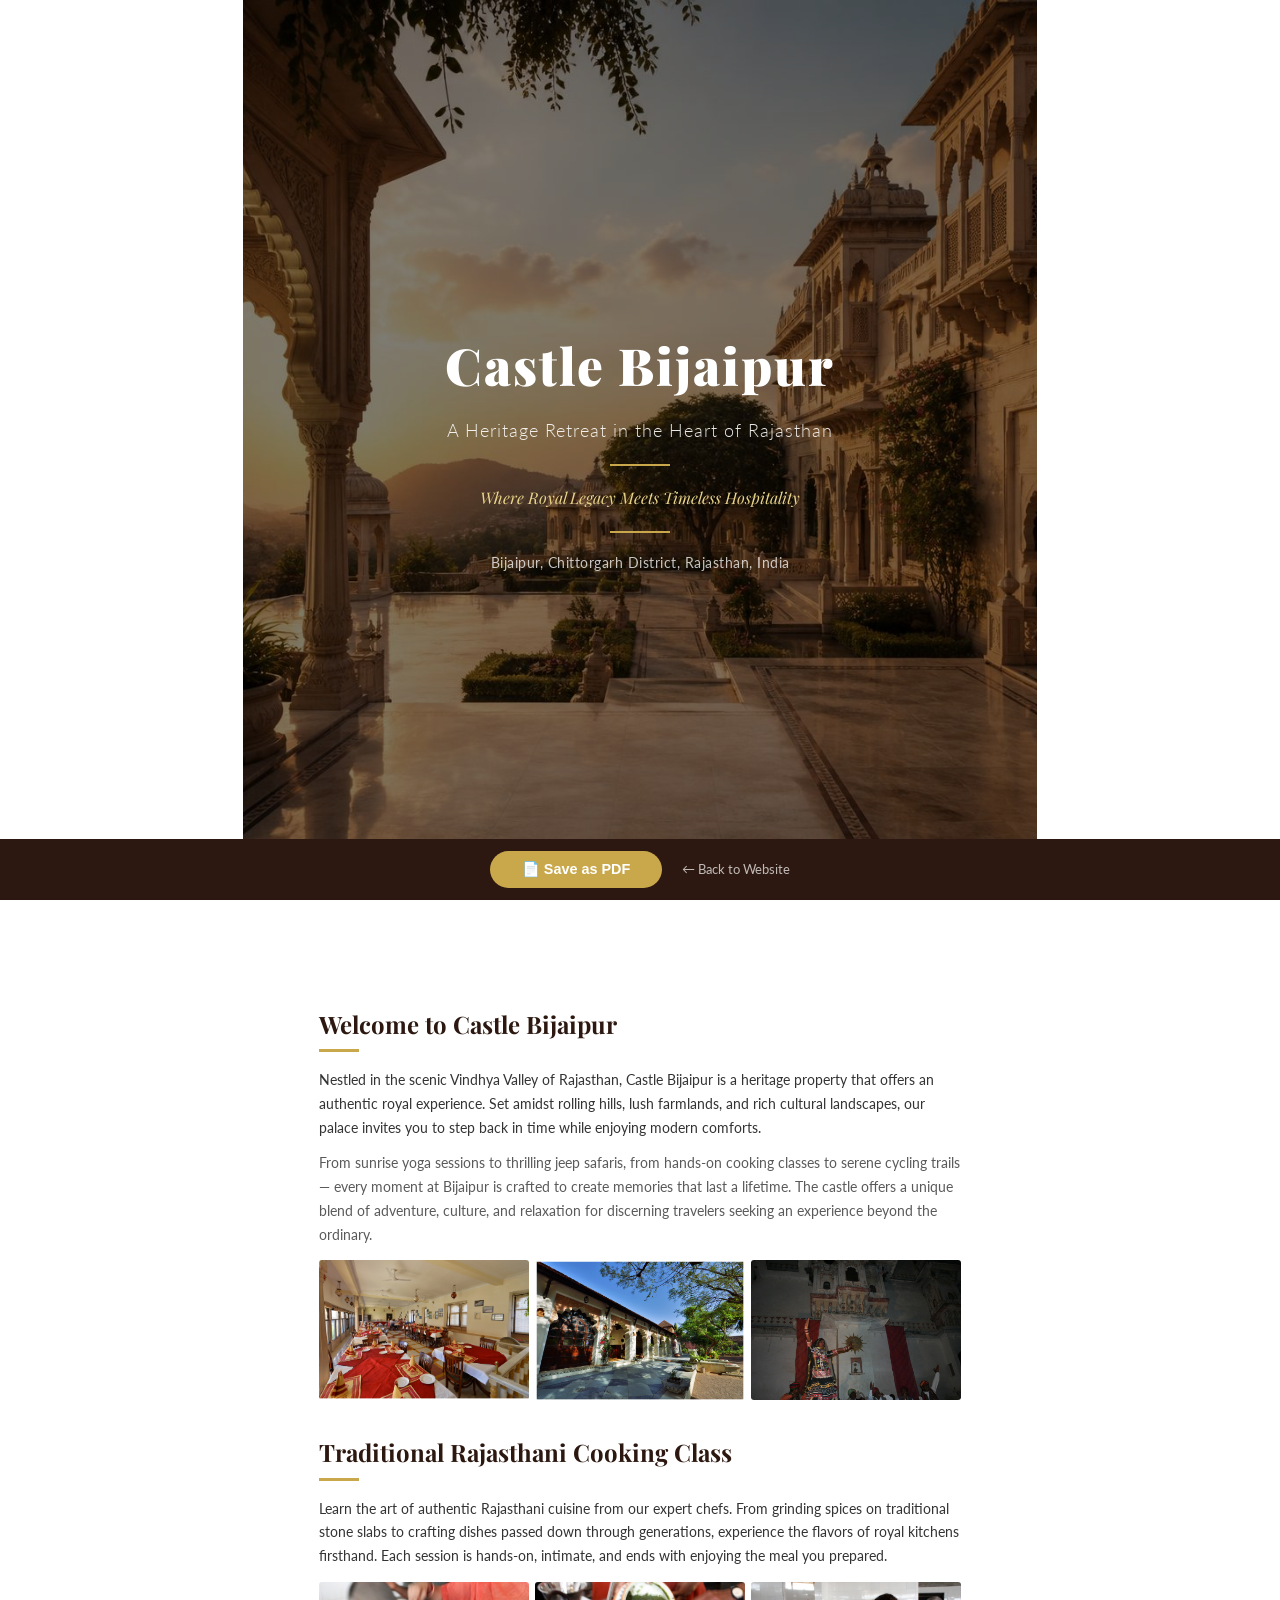
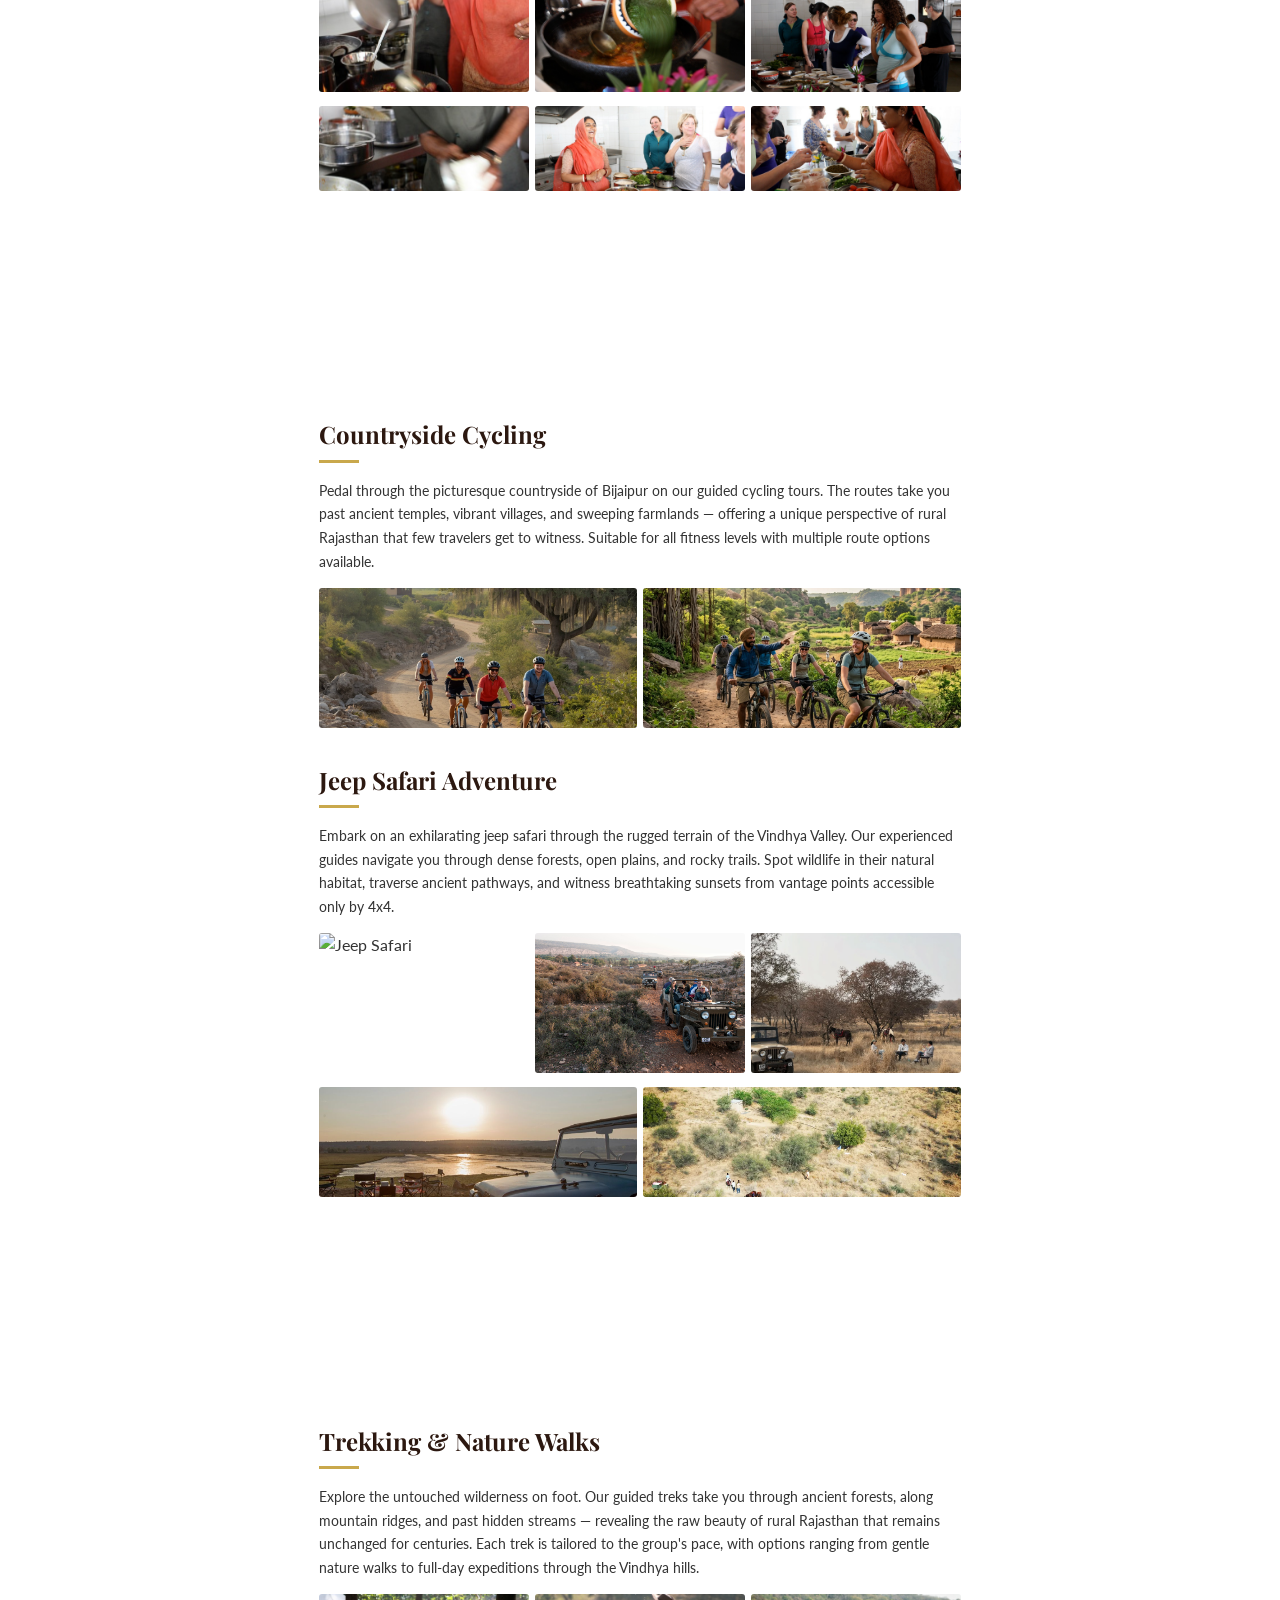
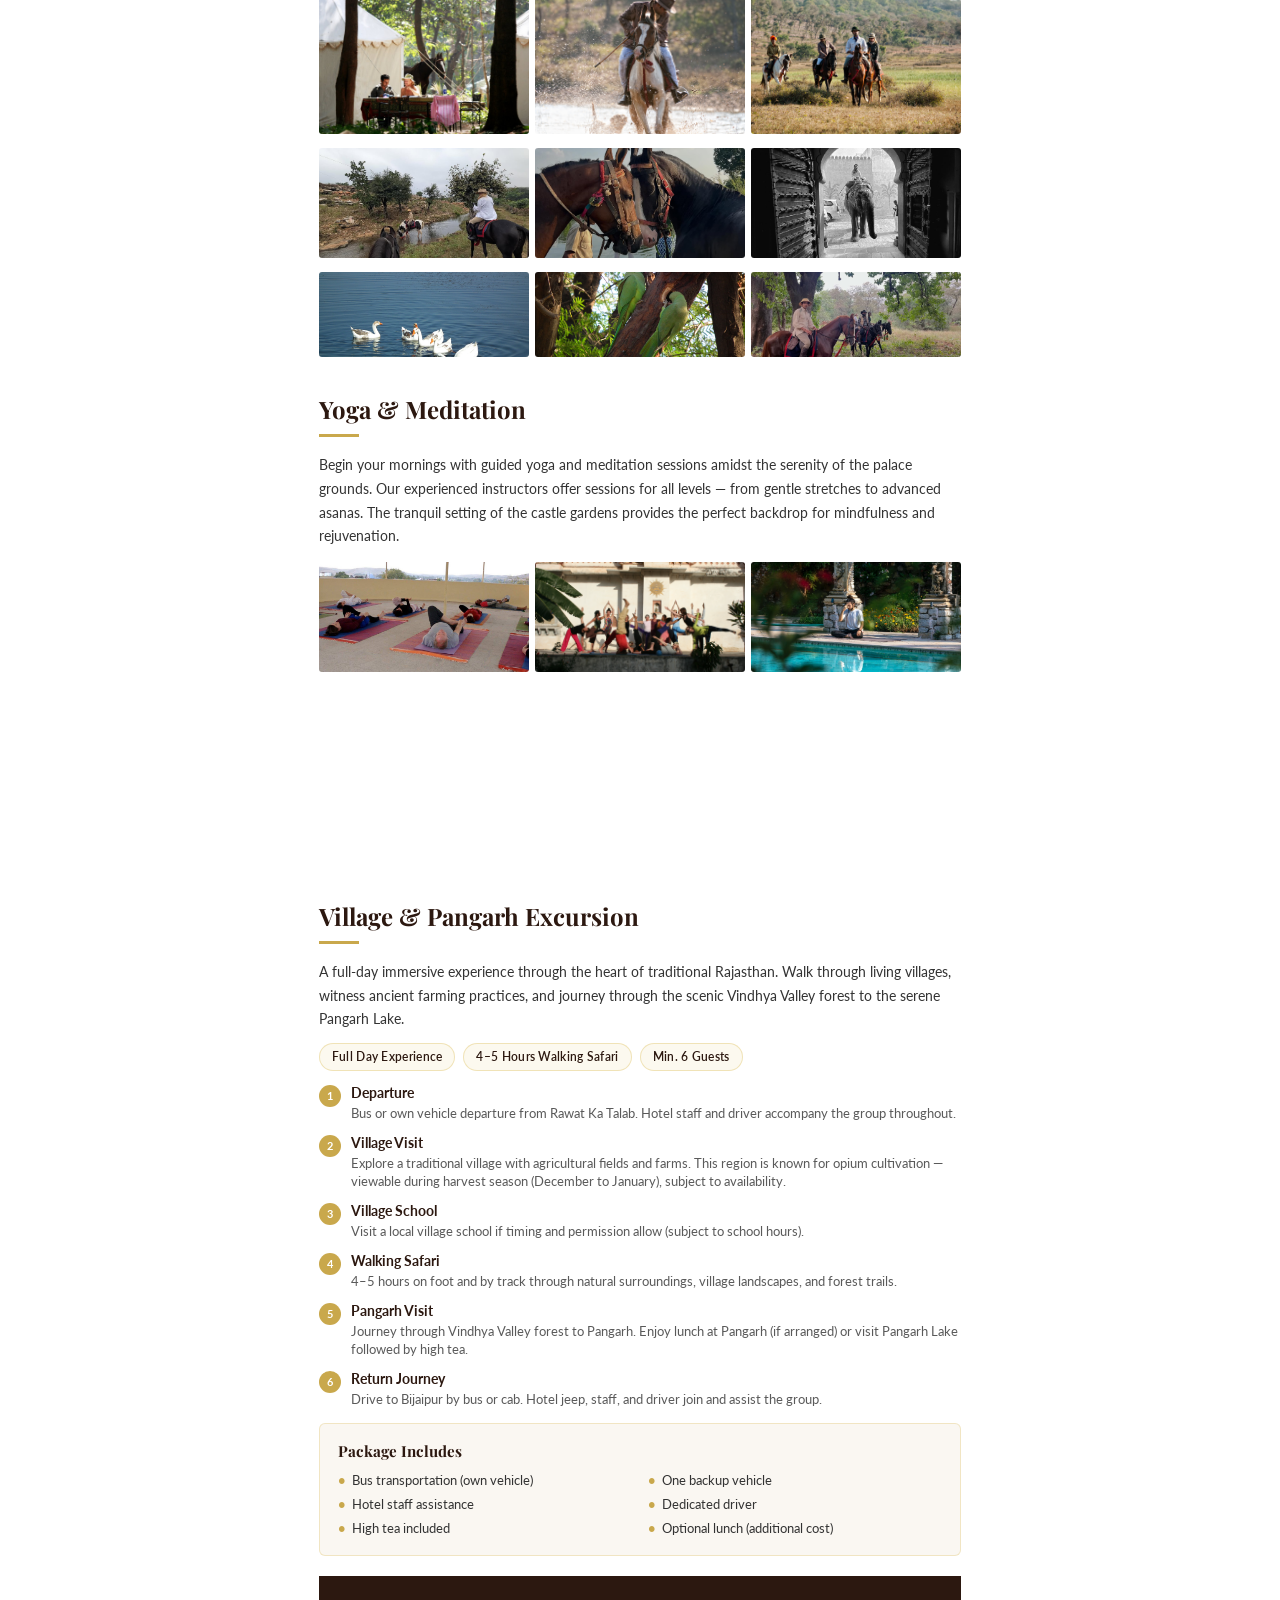
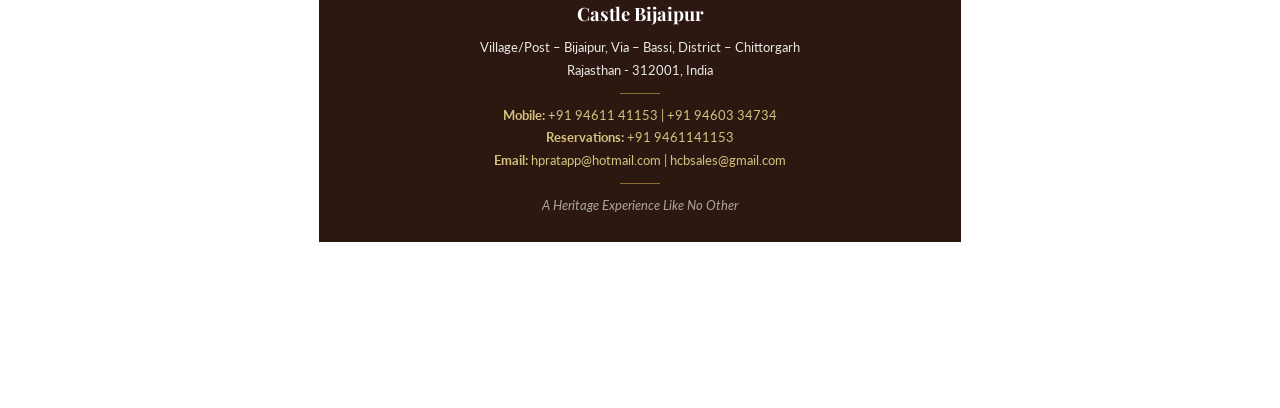
==== brochure.html @ d9a4312b "Fix: rename files/folders to remove spaces for web compatibility" ====
<!DOCTYPE html>
<html lang="en">
<head>
    <meta charset="UTF-8">
    <meta name="viewport" content="width=device-width, initial-scale=1.0">
    <title>Castle Bijaipur - Brochure</title>
    <link href="https://fonts.googleapis.com/css2?family=Playfair+Display:wght@400;600;700;900&family=Lato:wght@300;400;600&display=swap" rel="stylesheet">
    <style>
        *, *::before, *::after { margin: 0; padding: 0; box-sizing: border-box; }

        :root {
            --gold: #c9a84c;
            --gold-light: #e8d48b;
            --dark-brown: #2c1810;
            --cream: #faf7f2;
            --text: #333;
            --text-light: #5a5a5a;
        }

        @page {
            size: A4;
            margin: 0;
        }

        body {
            font-family: 'Lato', sans-serif;
            color: var(--text);
            line-height: 1.55;
            background: #fff;
            -webkit-print-color-adjust: exact;
            print-color-adjust: exact;
        }

        .brochure {
            max-width: 210mm;
            margin: 0 auto;
        }

        /* === COVER PAGE === */
        .cover {
            height: 100vh;
            min-height: 297mm;
            background: url('Theme/gpt-image-2_Create_a_premium_website_theme_background_for_a_luxury_heritage_hotel_located_in-0.jpg') center/cover no-repeat;
            display: flex;
            align-items: center;
            justify-content: center;
            position: relative;
            page-break-after: always;
        }
        .cover::before {
            content: '';
            position: absolute;
            inset: 0;
            background: rgba(0,0,0,0.5);
        }
        .cover-content {
            position: relative;
            text-align: center;
            color: #fff;
            padding: 40px;
        }
        .cover-content h1 {
            font-family: 'Playfair Display', serif;
            font-size: 3.2rem;
            font-weight: 900;
            letter-spacing: 2px;
            margin-bottom: 12px;
        }
        .cover-content .subtitle {
            font-size: 1.1rem;
            font-weight: 300;
            letter-spacing: 1px;
            opacity: 0.9;
            margin-bottom: 8px;
        }
        .cover-content .tagline {
            font-family: 'Playfair Display', serif;
            font-style: italic;
            color: var(--gold-light);
            font-size: 1rem;
        }
        .cover-content .divider {
            width: 60px;
            height: 2px;
            background: var(--gold);
            margin: 20px auto;
        }
        .cover-content .location {
            font-size: 0.85rem;
            opacity: 0.75;
            letter-spacing: 0.5px;
        }

        /* === INNER PAGES === */
        .inner-page {
            padding: 28mm 20mm;
            page-break-after: always;
        }
        .inner-page:last-child {
            page-break-after: auto;
        }

        .page-title {
            font-family: 'Playfair Display', serif;
            font-size: 1.5rem;
            color: var(--dark-brown);
            margin-bottom: 6px;
        }
        .page-title-bar {
            width: 40px;
            height: 3px;
            background: var(--gold);
            margin-bottom: 16px;
        }

        .content-text {
            font-size: 0.9rem;
            color: var(--text);
            line-height: 1.65;
            margin-bottom: 12px;
        }
        .content-text.light {
            color: var(--text-light);
        }

        /* Photo layouts */
        .photos-row {
            display: grid;
            gap: 6px;
            margin: 14px 0;
        }
        .photos-3 { grid-template-columns: repeat(3, 1fr); }
        .photos-2 { grid-template-columns: repeat(2, 1fr); }
        .photos-featured { grid-template-columns: 2fr 1fr; }

        .photos-row img {
            width: 100%;
            height: 110px;
            object-fit: cover;
            border-radius: 3px;
        }
        .photos-row.tall img { height: 140px; }
        .photos-row.short img { height: 85px; }

        /* Section divider */
        .section-gap {
            height: 20px;
        }
        .section-gap-sm {
            height: 12px;
        }

        /* Itinerary */
        .itinerary {
            margin: 12px 0;
        }
        .itinerary-item {
            display: flex;
            gap: 10px;
            margin-bottom: 10px;
            page-break-inside: avoid;
        }
        .itinerary-num {
            min-width: 22px;
            height: 22px;
            background: var(--gold);
            color: #fff;
            border-radius: 50%;
            display: flex;
            align-items: center;
            justify-content: center;
            font-size: 0.7rem;
            font-weight: 700;
            margin-top: 2px;
        }
        .itinerary-text h4 {
            font-size: 0.85rem;
            color: var(--dark-brown);
            margin-bottom: 1px;
        }
        .itinerary-text p {
            font-size: 0.8rem;
            color: var(--text-light);
            line-height: 1.4;
        }

        /* Package */
        .package-card {
            background: var(--cream);
            border: 1px solid rgba(212,175,55,0.25);
            border-radius: 6px;
            padding: 16px 18px;
            margin-top: 14px;
            page-break-inside: avoid;
        }
        .package-card h4 {
            font-family: 'Playfair Display', serif;
            font-size: 0.95rem;
            color: var(--dark-brown);
            margin-bottom: 8px;
        }
        .package-list {
            list-style: none;
            display: grid;
            grid-template-columns: 1fr 1fr;
            gap: 4px 16px;
        }
        .package-list li {
            font-size: 0.8rem;
            padding-left: 14px;
            position: relative;
            color: var(--text);
        }
        .package-list li::before {
            content: '•';
            position: absolute;
            left: 0;
            color: var(--gold);
            font-weight: 700;
        }

        /* Badges */
        .badges {
            display: flex;
            gap: 8px;
            margin-bottom: 12px;
        }
        .badge {
            padding: 4px 12px;
            background: rgba(212,175,55,0.08);
            border: 1px solid rgba(212,175,55,0.3);
            border-radius: 14px;
            font-size: 0.72rem;
            font-weight: 600;
            color: var(--dark-brown);
            letter-spacing: 0.3px;
        }

        /* Contact footer */
        .contact-footer {
            background: var(--dark-brown);
            color: #fff;
            padding: 24px;
            text-align: center;
            page-break-inside: avoid;
            margin-top: 20px;
        }
        .contact-footer h3 {
            font-family: 'Playfair Display', serif;
            font-size: 1.15rem;
            margin-bottom: 10px;
        }
        .contact-footer p {
            font-size: 0.82rem;
            opacity: 0.9;
            margin-bottom: 3px;
            line-height: 1.5;
        }
        .contact-footer .gold { color: var(--gold-light); }
        .contact-footer .divider {
            width: 40px;
            height: 1px;
            background: var(--gold);
            margin: 12px auto;
            opacity: 0.6;
        }

        /* Two-column layout */
        .two-col-layout {
            display: grid;
            grid-template-columns: 1fr 1fr;
            gap: 20px;
            margin: 14px 0;
        }
        .two-col-layout .col-title {
            font-family: 'Playfair Display', serif;
            font-size: 1rem;
            color: var(--dark-brown);
            margin-bottom: 6px;
        }
        .two-col-layout .col-text {
            font-size: 0.82rem;
            color: var(--text-light);
            line-height: 1.55;
            margin-bottom: 8px;
        }
        .two-col-layout img {
            width: 100%;
            height: 130px;
            object-fit: cover;
            border-radius: 3px;
        }

        /* Download bar (screen only) */
        .download-bar {
            position: fixed;
            bottom: 0;
            left: 0;
            right: 0;
            background: var(--dark-brown);
            padding: 12px;
            text-align: center;
            z-index: 100;
        }
        .download-bar button {
            padding: 10px 32px;
            background: var(--gold);
            color: #fff;
            border: none;
            border-radius: 24px;
            font-size: 0.9rem;
            font-weight: 600;
            cursor: pointer;
        }
        .download-bar button:hover { opacity: 0.9; }
        .back-link {
            color: rgba(255,255,255,0.7);
            text-decoration: none;
            font-size: 0.82rem;
            margin-left: 16px;
        }

        @media print {
            .download-bar { display: none !important; }
            .brochure { max-width: 100%; }
            .cover { height: 297mm; min-height: 297mm; }
        }

        @media screen {
            .brochure { padding-bottom: 60px; }
            .cover { min-height: 100vh; height: auto; }
        }
    </style>
</head>
<body>
    <div class="download-bar">
        <button onclick="window.print()">📄 Save as PDF</button>
        <a href="index.html" class="back-link">← Back to Website</a>
    </div>

    <div class="brochure">

        <!-- PAGE 1: COVER -->
        <div class="cover">
            <div class="cover-content">
                <h1>Castle Bijaipur</h1>
                <p class="subtitle">A Heritage Retreat in the Heart of Rajasthan</p>
                <div class="divider"></div>
                <p class="tagline">Where Royal Legacy Meets Timeless Hospitality</p>
                <div class="divider"></div>
                <p class="location">Bijaipur, Chittorgarh District, Rajasthan, India</p>
            </div>
        </div>

        <!-- PAGE 2: ABOUT + COOKING + CYCLING -->
        <div class="inner-page">
            <h2 class="page-title">Welcome to Castle Bijaipur</h2>
            <div class="page-title-bar"></div>
            <p class="content-text">Nestled in the scenic Vindhya Valley of Rajasthan, Castle Bijaipur is a heritage property that offers an authentic royal experience. Set amidst rolling hills, lush farmlands, and rich cultural landscapes, our palace invites you to step back in time while enjoying modern comforts.</p>
            <p class="content-text light">From sunrise yoga sessions to thrilling jeep safaris, from hands-on cooking classes to serene cycling trails — every moment at Bijaipur is crafted to create memories that last a lifetime. The castle offers a unique blend of adventure, culture, and relaxation for discerning travelers seeking an experience beyond the ordinary.</p>

            <div class="photos-row photos-3 tall">
                <img src="Hotel_Photos_Gallary/WhatsApp-Image-2026-07-11-at-8.31.52-PM.jpeg" alt="Castle Bijaipur">
                <img src="Hotel_Photos_Gallary/WhatsApp-Image-2026-07-11-at-8.31.53-PM.jpeg" alt="Heritage architecture">
                <img src="Hotel_Photos_Gallary/WhatsApp-Image-2026-07-11-at-8.31.53-PM-(1).jpeg" alt="Palace interiors">
            </div>

            <div class="section-gap"></div>

            <h2 class="page-title">Traditional Rajasthani Cooking Class</h2>
            <div class="page-title-bar"></div>
            <p class="content-text">Learn the art of authentic Rajasthani cuisine from our expert chefs. From grinding spices on traditional stone slabs to crafting dishes passed down through generations, experience the flavors of royal kitchens firsthand. Each session is hands-on, intimate, and ends with enjoying the meal you prepared.</p>

            <div class="photos-row photos-3">
                <img src="cooking-class/WhatsApp-Image-2026-07-11-at-8.35.04-PM.jpeg" alt="Cooking class">
                <img src="cooking-class/WhatsApp-Image-2026-07-11-at-8.35.04-PM-(1).jpeg" alt="Spice preparation">
                <img src="cooking-class/WhatsApp-Image-2026-07-11-at-8.35.04-PM-(2).jpeg" alt="Traditional cooking">
            </div>
            <div class="photos-row photos-3 short">
                <img src="cooking-class/WhatsApp-Image-2026-07-11-at-8.35.04-PM-(3).jpeg" alt="Cooking experience">
                <img src="cooking-class/WhatsApp-Image-2026-07-11-at-8.35.05-PM.jpeg" alt="Finished dishes">
                <img src="cooking-class/WhatsApp-Image-2026-07-11-at-8.35.05-PM-(1).jpeg" alt="Workshop">
            </div>
        </div>

        <!-- PAGE 3: CYCLING + JEEP SAFARI -->
        <div class="inner-page">
            <h2 class="page-title">Countryside Cycling</h2>
            <div class="page-title-bar"></div>
            <p class="content-text">Pedal through the picturesque countryside of Bijaipur on our guided cycling tours. The routes take you past ancient temples, vibrant villages, and sweeping farmlands — offering a unique perspective of rural Rajasthan that few travelers get to witness. Suitable for all fitness levels with multiple route options available.</p>

            <div class="photos-row photos-2 tall">
                <img src="cycling/lucid-origin_Create_an_ultra-realistic_luxury_adventure_tourism_photograph_showing_guests_cyc-0.jpg" alt="Cycling tour">
                <img src="cycling/nano-banana-2_Create_an_ultra-realistic_luxury_adventure_tourism_photograph_showing_guests_cyc-0.jpg" alt="Countryside cycling">
            </div>

            <div class="section-gap"></div>

            <h2 class="page-title">Jeep Safari Adventure</h2>
            <div class="page-title-bar"></div>
            <p class="content-text">Embark on an exhilarating jeep safari through the rugged terrain of the Vindhya Valley. Our experienced guides navigate you through dense forests, open plains, and rocky trails. Spot wildlife in their natural habitat, traverse ancient pathways, and witness breathtaking sunsets from vantage points accessible only by 4x4.</p>

            <div class="photos-row photos-3 tall">
                <img src="jeep-safari/205-(2).JPG.jpeg" alt="Jeep Safari">
                <img src="jeep-safari/DSC_6059-(2).jpg.jpeg" alt="Safari trail">
                <img src="jeep-safari/627153016_18392574034194319_8340488425315106554_n.jpg" alt="Valley safari">
            </div>
            <div class="photos-row photos-2">
                <img src="jeep-safari/WhatsApp-Image-2026-07-11-at-8.44.05-PM-(18).jpeg" alt="Safari adventure">
                <img src="jeep-safari/621457575_18118156684596524_938463631589058270_n.webp" alt="Jeep expedition">
            </div>
        </div>

        <!-- PAGE 4: TREKKING + YOGA -->
        <div class="inner-page">
            <h2 class="page-title">Trekking &amp; Nature Walks</h2>
            <div class="page-title-bar"></div>
            <p class="content-text">Explore the untouched wilderness on foot. Our guided treks take you through ancient forests, along mountain ridges, and past hidden streams — revealing the raw beauty of rural Rajasthan that remains unchanged for centuries. Each trek is tailored to the group's pace, with options ranging from gentle nature walks to full-day expeditions through the Vindhya hills.</p>

            <div class="photos-row photos-3 tall">
                <img src="tracking/Day6-morning-Sitamata-Camp.JPG.jpeg" alt="Sitamata Camp">
                <img src="tracking/DSC_5651.jpg.jpeg" alt="Forest trail">
                <img src="tracking/DSC_5689.jpg.jpeg" alt="Mountain view">
            </div>
            <div class="photos-row photos-3">
                <img src="tracking/587916547_18383767672194319_1388392518621738535_n.jpg" alt="Trek adventure">
                <img src="tracking/640271135_18395641447194319_4662891741707230919_n.jpg" alt="Nature walk">
                <img src="tracking/654567976_18399055765194319_1196093694909418985_n.jpg" alt="Countryside trek">
            </div>
            <div class="photos-row photos-3 short">
                <img src="tracking/WhatsApp-Image-2026-07-11-at-8.33.08-PM.jpeg" alt="Guided trek">
                <img src="tracking/WhatsApp-Image-2026-07-11-at-8.33.08-PM-(1).jpeg" alt="Village path">
                <img src="tracking/642503174_18396393007194319_4955481821749973904_n.jpg" alt="Trail exploration">
            </div>

            <div class="section-gap"></div>

            <h2 class="page-title">Yoga &amp; Meditation</h2>
            <div class="page-title-bar"></div>
            <p class="content-text">Begin your mornings with guided yoga and meditation sessions amidst the serenity of the palace grounds. Our experienced instructors offer sessions for all levels — from gentle stretches to advanced asanas. The tranquil setting of the castle gardens provides the perfect backdrop for mindfulness and rejuvenation.</p>

            <div class="photos-row photos-3">
                <img src="yoga-meditation/yoga.jpg" alt="Yoga session">
                <img src="yoga-meditation/Yoga-class-(2).JPG.jpeg" alt="Group yoga">
                <img src="yoga-meditation/WhatsApp-Image-2026-07-11-at-8.44.05-PM-(17).jpeg" alt="Meditation">
            </div>
        </div>

        <!-- PAGE 5: EXCURSION + CONTACT -->
        <div class="inner-page">
            <h2 class="page-title">Village &amp; Pangarh Excursion</h2>
            <div class="page-title-bar"></div>
            <p class="content-text">A full-day immersive experience through the heart of traditional Rajasthan. Walk through living villages, witness ancient farming practices, and journey through the scenic Vindhya Valley forest to the serene Pangarh Lake.</p>

            <div class="badges">
                <span class="badge">Full Day Experience</span>
                <span class="badge">4–5 Hours Walking Safari</span>
                <span class="badge">Min. 6 Guests</span>
            </div>

            <div class="itinerary">
                <div class="itinerary-item">
                    <div class="itinerary-num">1</div>
                    <div class="itinerary-text">
                        <h4>Departure</h4>
                        <p>Bus or own vehicle departure from Rawat Ka Talab. Hotel staff and driver accompany the group throughout.</p>
                    </div>
                </div>
                <div class="itinerary-item">
                    <div class="itinerary-num">2</div>
                    <div class="itinerary-text">
                        <h4>Village Visit</h4>
                        <p>Explore a traditional village with agricultural fields and farms. This region is known for opium cultivation — viewable during harvest season (December to January), subject to availability.</p>
                    </div>
                </div>
                <div class="itinerary-item">
                    <div class="itinerary-num">3</div>
                    <div class="itinerary-text">
                        <h4>Village School</h4>
                        <p>Visit a local village school if timing and permission allow (subject to school hours).</p>
                    </div>
                </div>
                <div class="itinerary-item">
                    <div class="itinerary-num">4</div>
                    <div class="itinerary-text">
                        <h4>Walking Safari</h4>
                        <p>4–5 hours on foot and by track through natural surroundings, village landscapes, and forest trails.</p>
                    </div>
                </div>
                <div class="itinerary-item">
                    <div class="itinerary-num">5</div>
                    <div class="itinerary-text">
                        <h4>Pangarh Visit</h4>
                        <p>Journey through Vindhya Valley forest to Pangarh. Enjoy lunch at Pangarh (if arranged) or visit Pangarh Lake followed by high tea.</p>
                    </div>
                </div>
                <div class="itinerary-item">
                    <div class="itinerary-num">6</div>
                    <div class="itinerary-text">
                        <h4>Return Journey</h4>
                        <p>Drive to Bijaipur by bus or cab. Hotel jeep, staff, and driver join and assist the group.</p>
                    </div>
                </div>
            </div>

            <div class="package-card">
                <h4>Package Includes</h4>
                <ul class="package-list">
                    <li>Bus transportation (own vehicle)</li>
                    <li>One backup vehicle</li>
                    <li>Hotel staff assistance</li>
                    <li>Dedicated driver</li>
                    <li>High tea included</li>
                    <li>Optional lunch (additional cost)</li>
                </ul>
            </div>

            <div class="contact-footer">
                <h3>Castle Bijaipur</h3>
                <p>Village/Post – Bijaipur, Via – Bassi, District – Chittorgarh</p>
                <p>Rajasthan - 312001, India</p>
                <div class="divider"></div>
                <p class="gold"><strong>Mobile:</strong> +91 94611 41153 | +91 94603 34734</p>
                <p class="gold"><strong>Reservations:</strong> +91 9461141153</p>
                <p class="gold"><strong>Email:</strong> hpratapp@hotmail.com | hcbsales@gmail.com</p>
                <div class="divider"></div>
                <p style="font-style: italic; opacity: 0.6; margin-top: 4px;">A Heritage Experience Like No Other</p>
            </div>
        </div>

    </div>
</body>
</html>
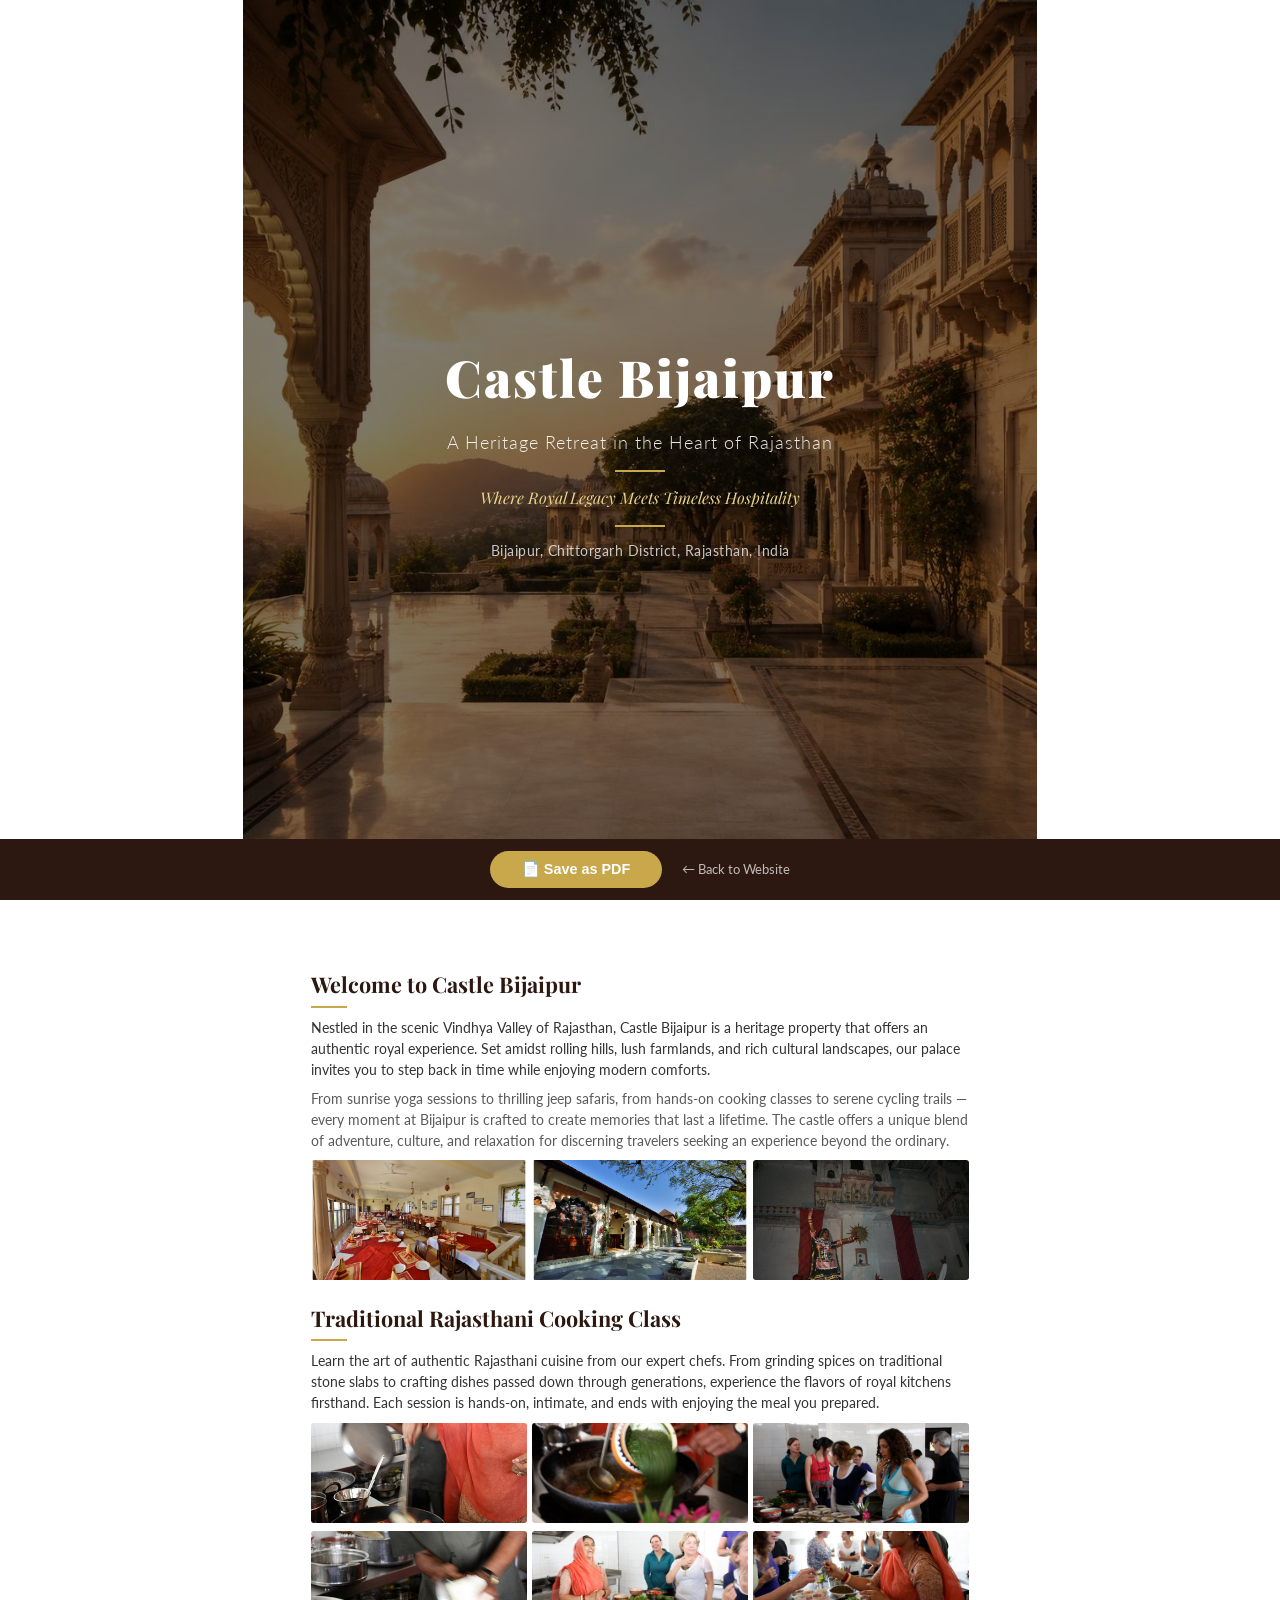
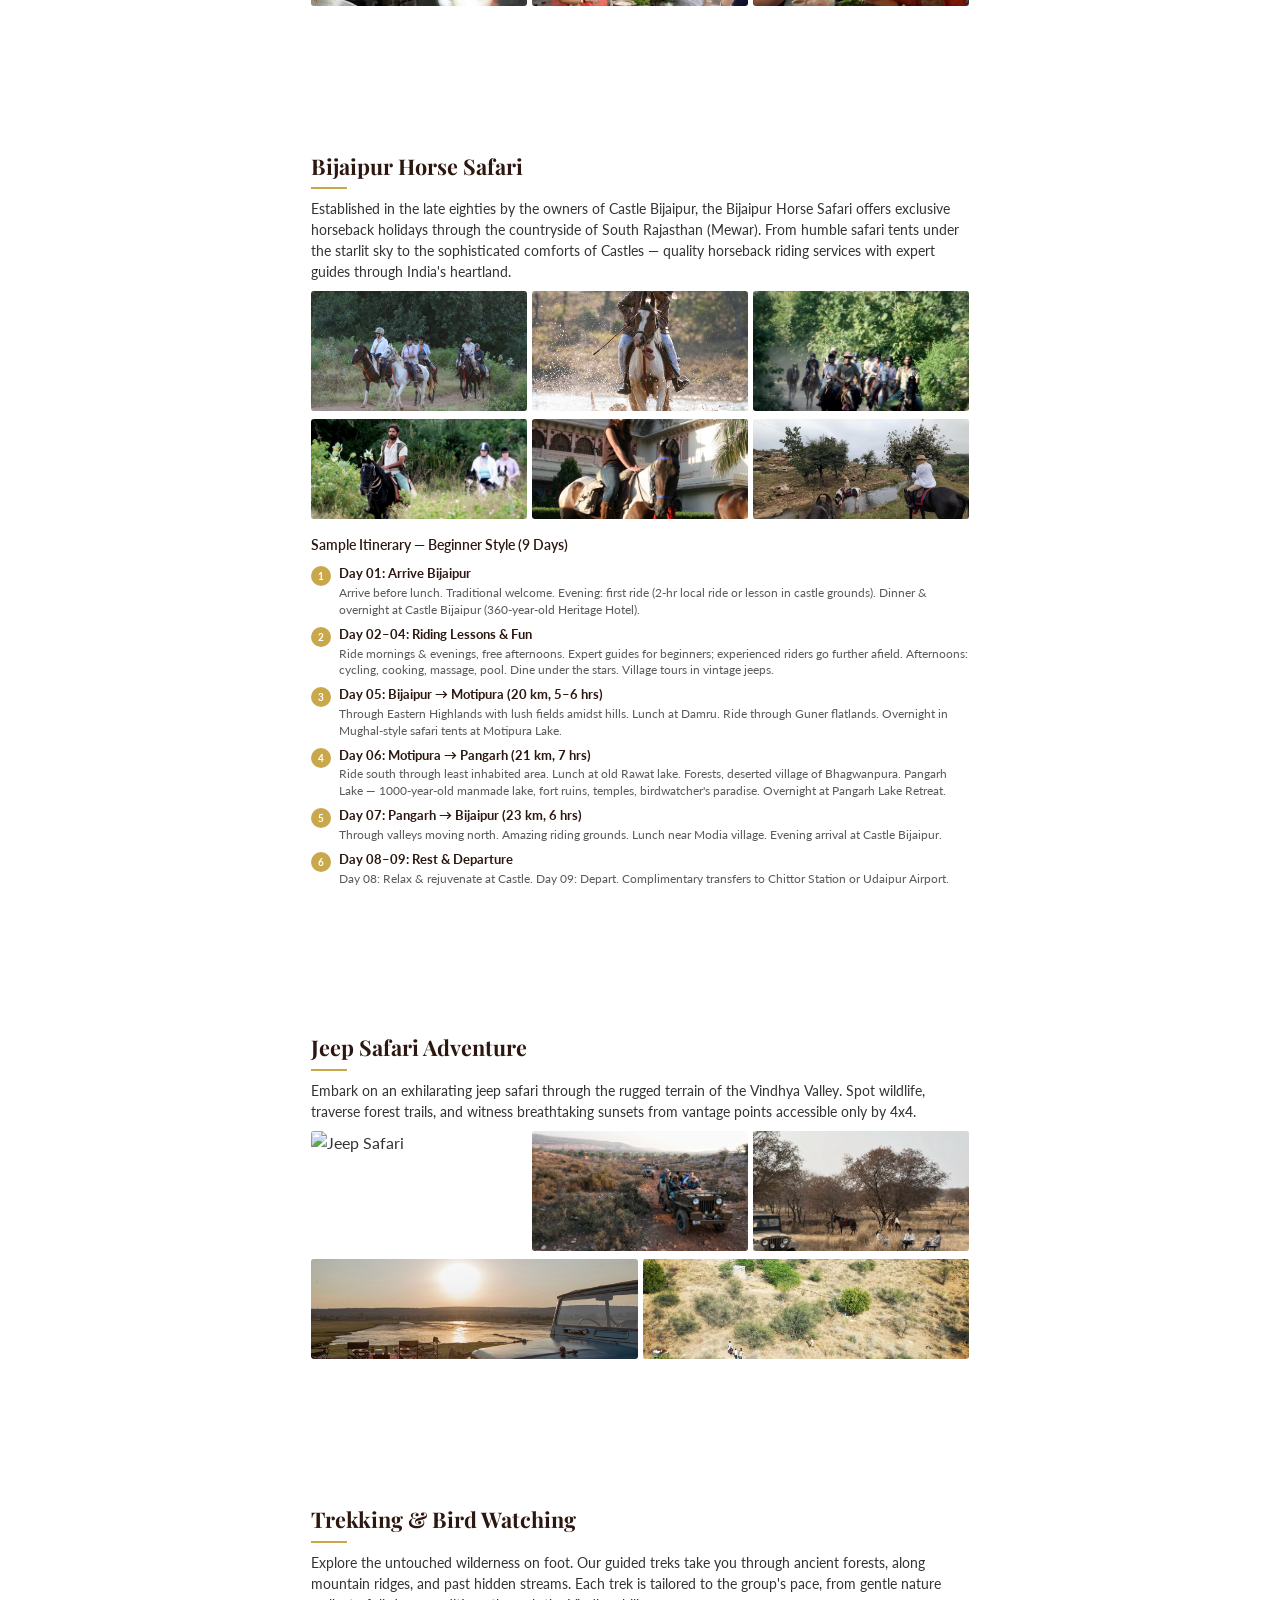
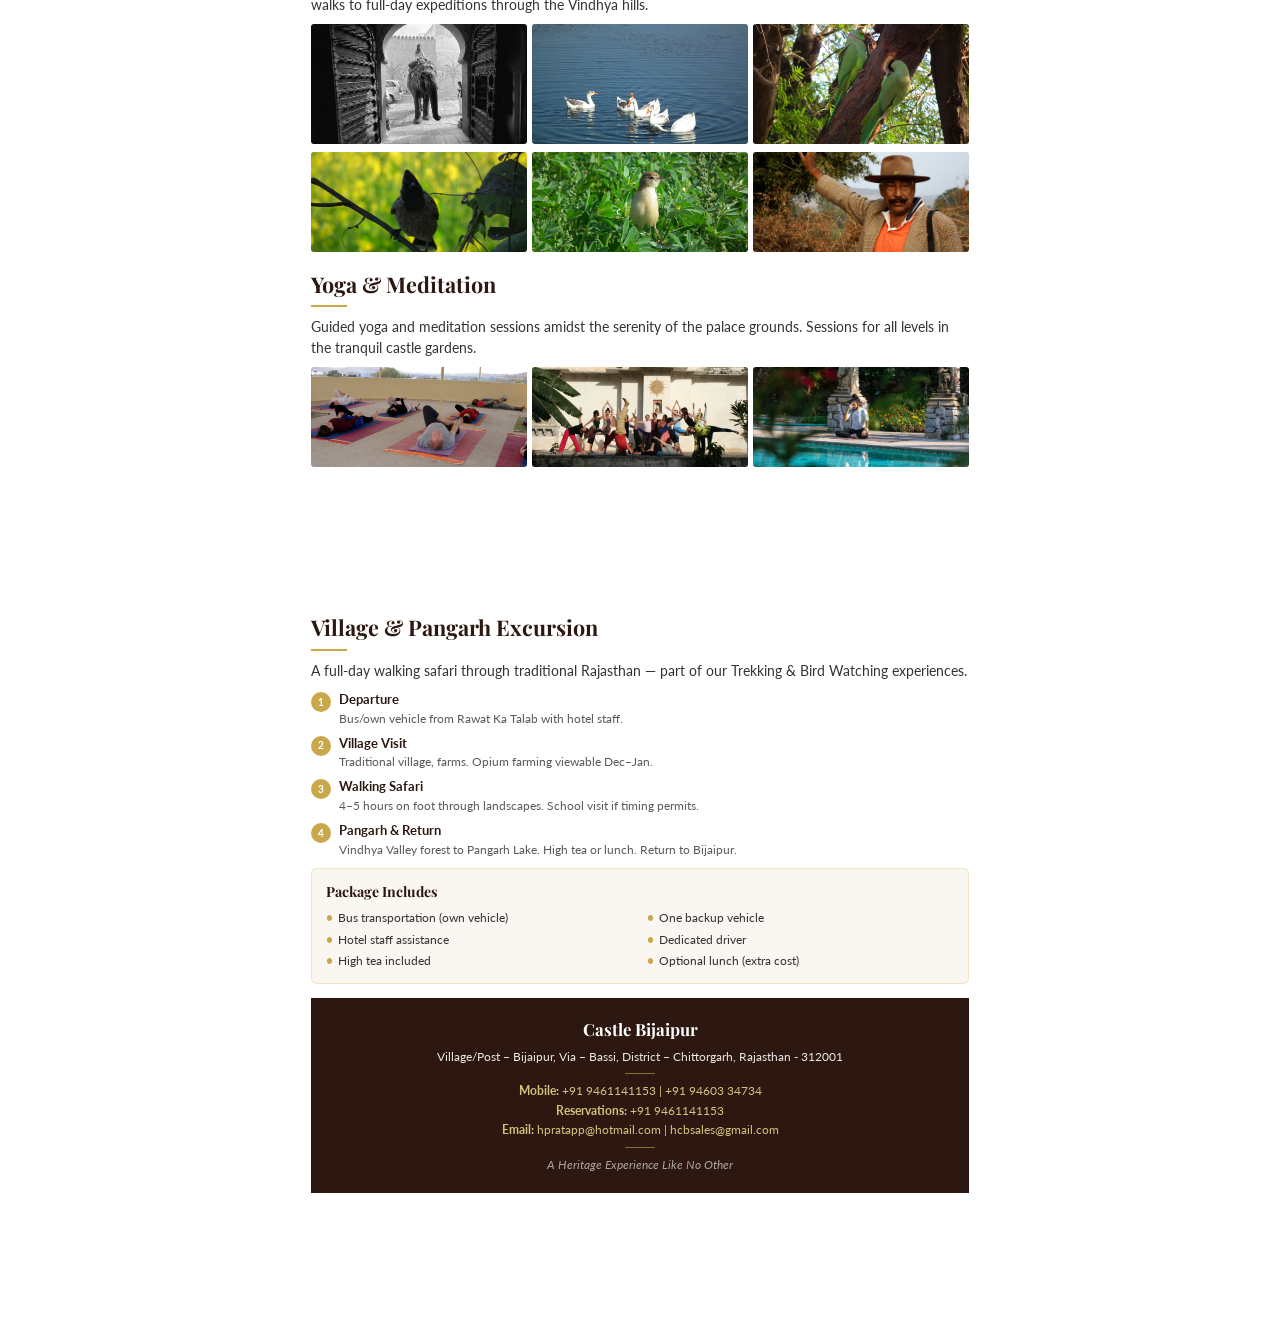
==== commit 5dba25e2: "Fix: rename files/folders to remove spaces for web compatibility" ====
--- a/brochure.html
+++ b/brochure.html
@@ -80,10 +80,10 @@
             font-size: 1rem;
         }
         .cover-content .divider {
-            width: 60px;
+            width: 50px;
             height: 2px;
             background: var(--gold);
-            margin: 20px auto;
+            margin: 14px auto;
         }
         .cover-content .location {
             font-size: 0.85rem;
@@ -93,7 +93,7 @@
 
         /* === INNER PAGES === */
         .inner-page {
-            padding: 28mm 20mm;
+            padding: 18mm 18mm;
             page-break-after: always;
         }
         .inner-page:last-child {
@@ -102,22 +102,22 @@
 
         .page-title {
             font-family: 'Playfair Display', serif;
-            font-size: 1.5rem;
+            font-size: 1.35rem;
             color: var(--dark-brown);
-            margin-bottom: 6px;
+            margin-bottom: 4px;
         }
         .page-title-bar {
-            width: 40px;
-            height: 3px;
+            width: 36px;
+            height: 2px;
             background: var(--gold);
-            margin-bottom: 16px;
+            margin-bottom: 10px;
         }
 
         .content-text {
-            font-size: 0.9rem;
+            font-size: 0.85rem;
             color: var(--text);
-            line-height: 1.65;
-            margin-bottom: 12px;
+            line-height: 1.55;
+            margin-bottom: 8px;
         }
         .content-text.light {
             color: var(--text-light);
@@ -126,8 +126,8 @@
         /* Photo layouts */
         .photos-row {
             display: grid;
-            gap: 6px;
-            margin: 14px 0;
+            gap: 5px;
+            margin: 8px 0;
         }
         .photos-3 { grid-template-columns: repeat(3, 1fr); }
         .photos-2 { grid-template-columns: repeat(2, 1fr); }
@@ -135,51 +135,51 @@
 
         .photos-row img {
             width: 100%;
-            height: 110px;
+            height: 100px;
             object-fit: cover;
             border-radius: 3px;
         }
-        .photos-row.tall img { height: 140px; }
-        .photos-row.short img { height: 85px; }
+        .photos-row.tall img { height: 120px; }
+        .photos-row.short img { height: 75px; }
 
         /* Section divider */
         .section-gap {
-            height: 20px;
+            height: 14px;
         }
         .section-gap-sm {
-            height: 12px;
+            height: 8px;
         }
 
         /* Itinerary */
         .itinerary {
-            margin: 12px 0;
+            margin: 8px 0;
         }
         .itinerary-item {
             display: flex;
-            gap: 10px;
-            margin-bottom: 10px;
+            gap: 8px;
+            margin-bottom: 6px;
             page-break-inside: avoid;
         }
         .itinerary-num {
-            min-width: 22px;
-            height: 22px;
+            min-width: 20px;
+            height: 20px;
             background: var(--gold);
             color: #fff;
             border-radius: 50%;
             display: flex;
             align-items: center;
             justify-content: center;
-            font-size: 0.7rem;
+            font-size: 0.65rem;
             font-weight: 700;
             margin-top: 2px;
         }
         .itinerary-text h4 {
-            font-size: 0.85rem;
+            font-size: 0.8rem;
             color: var(--dark-brown);
             margin-bottom: 1px;
         }
         .itinerary-text p {
-            font-size: 0.8rem;
+            font-size: 0.75rem;
             color: var(--text-light);
             line-height: 1.4;
         }
@@ -189,25 +189,25 @@
             background: var(--cream);
             border: 1px solid rgba(212,175,55,0.25);
             border-radius: 6px;
-            padding: 16px 18px;
-            margin-top: 14px;
+            padding: 12px 14px;
+            margin-top: 10px;
             page-break-inside: avoid;
         }
         .package-card h4 {
             font-family: 'Playfair Display', serif;
-            font-size: 0.95rem;
+            font-size: 0.88rem;
             color: var(--dark-brown);
-            margin-bottom: 8px;
+            margin-bottom: 6px;
         }
         .package-list {
             list-style: none;
             display: grid;
             grid-template-columns: 1fr 1fr;
-            gap: 4px 16px;
+            gap: 3px 14px;
         }
         .package-list li {
-            font-size: 0.8rem;
-            padding-left: 14px;
+            font-size: 0.75rem;
+            padding-left: 12px;
             position: relative;
             color: var(--text);
         }
@@ -222,46 +222,46 @@
         /* Badges */
         .badges {
             display: flex;
-            gap: 8px;
-            margin-bottom: 12px;
+            gap: 6px;
+            margin-bottom: 8px;
         }
         .badge {
-            padding: 4px 12px;
+            padding: 3px 10px;
             background: rgba(212,175,55,0.08);
             border: 1px solid rgba(212,175,55,0.3);
-            border-radius: 14px;
-            font-size: 0.72rem;
+            border-radius: 12px;
+            font-size: 0.68rem;
             font-weight: 600;
             color: var(--dark-brown);
-            letter-spacing: 0.3px;
+            letter-spacing: 0.2px;
         }
 
         /* Contact footer */
         .contact-footer {
             background: var(--dark-brown);
             color: #fff;
-            padding: 24px;
+            padding: 18px 20px;
             text-align: center;
             page-break-inside: avoid;
-            margin-top: 20px;
+            margin-top: 14px;
         }
         .contact-footer h3 {
             font-family: 'Playfair Display', serif;
-            font-size: 1.15rem;
-            margin-bottom: 10px;
+            font-size: 1.05rem;
+            margin-bottom: 6px;
         }
         .contact-footer p {
-            font-size: 0.82rem;
+            font-size: 0.78rem;
             opacity: 0.9;
-            margin-bottom: 3px;
-            line-height: 1.5;
+            margin-bottom: 2px;
+            line-height: 1.4;
         }
         .contact-footer .gold { color: var(--gold-light); }
         .contact-footer .divider {
-            width: 40px;
+            width: 30px;
             height: 1px;
             background: var(--gold);
-            margin: 12px auto;
+            margin: 8px auto;
             opacity: 0.6;
         }
 
@@ -383,22 +383,78 @@
             </div>
         </div>
 
-        <!-- PAGE 3: CYCLING + JEEP SAFARI -->
+        <!-- PAGE 3: HORSE SAFARI -->
         <div class="inner-page">
-            <h2 class="page-title">Countryside Cycling</h2>
-            <div class="page-title-bar"></div>
-            <p class="content-text">Pedal through the picturesque countryside of Bijaipur on our guided cycling tours. The routes take you past ancient temples, vibrant villages, and sweeping farmlands — offering a unique perspective of rural Rajasthan that few travelers get to witness. Suitable for all fitness levels with multiple route options available.</p>
-
-            <div class="photos-row photos-2 tall">
-                <img src="cycling/lucid-origin_Create_an_ultra-realistic_luxury_adventure_tourism_photograph_showing_guests_cyc-0.jpg" alt="Cycling tour">
-                <img src="cycling/nano-banana-2_Create_an_ultra-realistic_luxury_adventure_tourism_photograph_showing_guests_cyc-0.jpg" alt="Countryside cycling">
-            </div>
-
-            <div class="section-gap"></div>
-
+            <h2 class="page-title">Bijaipur Horse Safari</h2>
+            <div class="page-title-bar"></div>
+            <p class="content-text">Established in the late eighties by the owners of Castle Bijaipur, the Bijaipur Horse Safari offers exclusive horseback holidays through the countryside of South Rajasthan (Mewar). From humble safari tents under the starlit sky to the sophisticated comforts of Castles — quality horseback riding services with expert guides through India's heartland.</p>
+
+            <div class="photos-row photos-3 tall">
+                <img src="horse-safari/horse-safari-7-8-08-161.JPG.jpeg" alt="Horse Safari">
+                <img src="horse-safari/DSC_5651.jpg.jpeg" alt="Horseback riding">
+                <img src="horse-safari/Day5-(2).JPG.jpeg" alt="Safari camp">
+            </div>
+            <div class="photos-row photos-3">
+                <img src="horse-safari/Day6-(2).JPG.jpeg" alt="Horse ride">
+                <img src="horse-safari/Evening-Athana-Krishna-Palace-(2).jpg.jpeg" alt="Evening halt">
+                <img src="horse-safari/587916547_18383767672194319_1388392518621738535_n.jpg" alt="Horseback holiday">
+            </div>
+
+            <div class="section-gap-sm"></div>
+
+            <p class="content-text" style="font-weight:600; color: var(--dark-brown);">Sample Itinerary — Beginner Style (9 Days)</p>
+
+            <div class="itinerary">
+                <div class="itinerary-item">
+                    <div class="itinerary-num">1</div>
+                    <div class="itinerary-text">
+                        <h4>Day 01: Arrive Bijaipur</h4>
+                        <p>Arrive before lunch. Traditional welcome. Evening: first ride (2-hr local ride or lesson in castle grounds). Dinner &amp; overnight at Castle Bijaipur (360-year-old Heritage Hotel).</p>
+                    </div>
+                </div>
+                <div class="itinerary-item">
+                    <div class="itinerary-num">2</div>
+                    <div class="itinerary-text">
+                        <h4>Day 02–04: Riding Lessons &amp; Fun</h4>
+                        <p>Ride mornings &amp; evenings, free afternoons. Expert guides for beginners; experienced riders go further afield. Afternoons: cycling, cooking, massage, pool. Dine under the stars. Village tours in vintage jeeps.</p>
+                    </div>
+                </div>
+                <div class="itinerary-item">
+                    <div class="itinerary-num">3</div>
+                    <div class="itinerary-text">
+                        <h4>Day 05: Bijaipur → Motipura (20 km, 5–6 hrs)</h4>
+                        <p>Through Eastern Highlands with lush fields amidst hills. Lunch at Damru. Ride through Guner flatlands. Overnight in Mughal-style safari tents at Motipura Lake.</p>
+                    </div>
+                </div>
+                <div class="itinerary-item">
+                    <div class="itinerary-num">4</div>
+                    <div class="itinerary-text">
+                        <h4>Day 06: Motipura → Pangarh (21 km, 7 hrs)</h4>
+                        <p>Ride south through least inhabited area. Lunch at old Rawat lake. Forests, deserted village of Bhagwanpura. Pangarh Lake — 1000-year-old manmade lake, fort ruins, temples, birdwatcher's paradise. Overnight at Pangarh Lake Retreat.</p>
+                    </div>
+                </div>
+                <div class="itinerary-item">
+                    <div class="itinerary-num">5</div>
+                    <div class="itinerary-text">
+                        <h4>Day 07: Pangarh → Bijaipur (23 km, 6 hrs)</h4>
+                        <p>Through valleys moving north. Amazing riding grounds. Lunch near Modia village. Evening arrival at Castle Bijaipur.</p>
+                    </div>
+                </div>
+                <div class="itinerary-item">
+                    <div class="itinerary-num">6</div>
+                    <div class="itinerary-text">
+                        <h4>Day 08–09: Rest &amp; Departure</h4>
+                        <p>Day 08: Relax &amp; rejuvenate at Castle. Day 09: Depart. Complimentary transfers to Chittor Station or Udaipur Airport.</p>
+                    </div>
+                </div>
+            </div>
+        </div>
+
+        <!-- PAGE 4: JEEP SAFARI -->
+        <div class="inner-page">
             <h2 class="page-title">Jeep Safari Adventure</h2>
             <div class="page-title-bar"></div>
-            <p class="content-text">Embark on an exhilarating jeep safari through the rugged terrain of the Vindhya Valley. Our experienced guides navigate you through dense forests, open plains, and rocky trails. Spot wildlife in their natural habitat, traverse ancient pathways, and witness breathtaking sunsets from vantage points accessible only by 4x4.</p>
+            <p class="content-text">Embark on an exhilarating jeep safari through the rugged terrain of the Vindhya Valley. Spot wildlife, traverse forest trails, and witness breathtaking sunsets from vantage points accessible only by 4x4.</p>
 
             <div class="photos-row photos-3 tall">
                 <img src="jeep-safari/205-(2).JPG.jpeg" alt="Jeep Safari">
@@ -411,33 +467,28 @@
             </div>
         </div>
 
-        <!-- PAGE 4: TREKKING + YOGA -->
+        <!-- PAGE 5: TREKKING/BIRD WATCHING + YOGA -->
         <div class="inner-page">
-            <h2 class="page-title">Trekking &amp; Nature Walks</h2>
-            <div class="page-title-bar"></div>
-            <p class="content-text">Explore the untouched wilderness on foot. Our guided treks take you through ancient forests, along mountain ridges, and past hidden streams — revealing the raw beauty of rural Rajasthan that remains unchanged for centuries. Each trek is tailored to the group's pace, with options ranging from gentle nature walks to full-day expeditions through the Vindhya hills.</p>
+            <h2 class="page-title">Trekking &amp; Bird Watching</h2>
+            <div class="page-title-bar"></div>
+            <p class="content-text">Explore the untouched wilderness on foot. Our guided treks take you through ancient forests, along mountain ridges, and past hidden streams. Each trek is tailored to the group's pace, from gentle nature walks to full-day expeditions through the Vindhya hills.</p>
 
             <div class="photos-row photos-3 tall">
-                <img src="tracking/Day6-morning-Sitamata-Camp.JPG.jpeg" alt="Sitamata Camp">
-                <img src="tracking/DSC_5651.jpg.jpeg" alt="Forest trail">
-                <img src="tracking/DSC_5689.jpg.jpeg" alt="Mountain view">
+                <img src="tracking/654567976_18399055765194319_1196093694909418985_n.jpg" alt="Trekking">
+                <img src="tracking/WhatsApp-Image-2026-07-11-at-8.33.08-PM.jpeg" alt="Guided trek">
+                <img src="tracking/WhatsApp-Image-2026-07-11-at-8.33.08-PM-(1).jpeg" alt="Nature walk">
             </div>
             <div class="photos-row photos-3">
-                <img src="tracking/587916547_18383767672194319_1388392518621738535_n.jpg" alt="Trek adventure">
-                <img src="tracking/640271135_18395641447194319_4662891741707230919_n.jpg" alt="Nature walk">
-                <img src="tracking/654567976_18399055765194319_1196093694909418985_n.jpg" alt="Countryside trek">
-            </div>
-            <div class="photos-row photos-3 short">
-                <img src="tracking/WhatsApp-Image-2026-07-11-at-8.33.08-PM.jpeg" alt="Guided trek">
-                <img src="tracking/WhatsApp-Image-2026-07-11-at-8.33.08-PM-(1).jpeg" alt="Village path">
-                <img src="tracking/642503174_18396393007194319_4955481821749973904_n.jpg" alt="Trail exploration">
-            </div>
-
-            <div class="section-gap"></div>
+                <img src="tracking/WhatsApp-Image-2026-07-11-at-8.33.08-PM-(2).jpeg" alt="Forest trail">
+                <img src="tracking/WhatsApp-Image-2026-07-11-at-8.33.08-PM-(3).jpeg" alt="Countryside trek">
+                <img src="tracking/WhatsApp-Image-2026-07-11-at-8.35.04-PM.jpeg" alt="Bird watching">
+            </div>
+
+            <div class="section-gap-sm"></div>
 
             <h2 class="page-title">Yoga &amp; Meditation</h2>
             <div class="page-title-bar"></div>
-            <p class="content-text">Begin your mornings with guided yoga and meditation sessions amidst the serenity of the palace grounds. Our experienced instructors offer sessions for all levels — from gentle stretches to advanced asanas. The tranquil setting of the castle gardens provides the perfect backdrop for mindfulness and rejuvenation.</p>
+            <p class="content-text">Guided yoga and meditation sessions amidst the serenity of the palace grounds. Sessions for all levels in the tranquil castle gardens.</p>
 
             <div class="photos-row photos-3">
                 <img src="yoga-meditation/yoga.jpg" alt="Yoga session">
@@ -446,59 +497,41 @@
             </div>
         </div>
 
-        <!-- PAGE 5: EXCURSION + CONTACT -->
+        <!-- PAGE 6: VILLAGE EXCURSION + CONTACT -->
         <div class="inner-page">
             <h2 class="page-title">Village &amp; Pangarh Excursion</h2>
             <div class="page-title-bar"></div>
-            <p class="content-text">A full-day immersive experience through the heart of traditional Rajasthan. Walk through living villages, witness ancient farming practices, and journey through the scenic Vindhya Valley forest to the serene Pangarh Lake.</p>
-
-            <div class="badges">
-                <span class="badge">Full Day Experience</span>
-                <span class="badge">4–5 Hours Walking Safari</span>
-                <span class="badge">Min. 6 Guests</span>
-            </div>
+            <p class="content-text">A full-day walking safari through traditional Rajasthan — part of our Trekking &amp; Bird Watching experiences.</p>
+
+
 
             <div class="itinerary">
                 <div class="itinerary-item">
                     <div class="itinerary-num">1</div>
                     <div class="itinerary-text">
                         <h4>Departure</h4>
-                        <p>Bus or own vehicle departure from Rawat Ka Talab. Hotel staff and driver accompany the group throughout.</p>
+                        <p>Bus/own vehicle from Rawat Ka Talab with hotel staff.</p>
                     </div>
                 </div>
                 <div class="itinerary-item">
                     <div class="itinerary-num">2</div>
                     <div class="itinerary-text">
                         <h4>Village Visit</h4>
-                        <p>Explore a traditional village with agricultural fields and farms. This region is known for opium cultivation — viewable during harvest season (December to January), subject to availability.</p>
+                        <p>Traditional village, farms. Opium farming viewable Dec–Jan.</p>
                     </div>
                 </div>
                 <div class="itinerary-item">
                     <div class="itinerary-num">3</div>
                     <div class="itinerary-text">
-                        <h4>Village School</h4>
-                        <p>Visit a local village school if timing and permission allow (subject to school hours).</p>
+                        <h4>Walking Safari</h4>
+                        <p>4–5 hours on foot through landscapes. School visit if timing permits.</p>
                     </div>
                 </div>
                 <div class="itinerary-item">
                     <div class="itinerary-num">4</div>
                     <div class="itinerary-text">
-                        <h4>Walking Safari</h4>
-                        <p>4–5 hours on foot and by track through natural surroundings, village landscapes, and forest trails.</p>
-                    </div>
-                </div>
-                <div class="itinerary-item">
-                    <div class="itinerary-num">5</div>
-                    <div class="itinerary-text">
-                        <h4>Pangarh Visit</h4>
-                        <p>Journey through Vindhya Valley forest to Pangarh. Enjoy lunch at Pangarh (if arranged) or visit Pangarh Lake followed by high tea.</p>
-                    </div>
-                </div>
-                <div class="itinerary-item">
-                    <div class="itinerary-num">6</div>
-                    <div class="itinerary-text">
-                        <h4>Return Journey</h4>
-                        <p>Drive to Bijaipur by bus or cab. Hotel jeep, staff, and driver join and assist the group.</p>
+                        <h4>Pangarh &amp; Return</h4>
+                        <p>Vindhya Valley forest to Pangarh Lake. High tea or lunch. Return to Bijaipur.</p>
                     </div>
                 </div>
             </div>
@@ -511,16 +544,15 @@
                     <li>Hotel staff assistance</li>
                     <li>Dedicated driver</li>
                     <li>High tea included</li>
-                    <li>Optional lunch (additional cost)</li>
+                    <li>Optional lunch (extra cost)</li>
                 </ul>
             </div>
 
             <div class="contact-footer">
                 <h3>Castle Bijaipur</h3>
-                <p>Village/Post – Bijaipur, Via – Bassi, District – Chittorgarh</p>
-                <p>Rajasthan - 312001, India</p>
+                <p>Village/Post – Bijaipur, Via – Bassi, District – Chittorgarh, Rajasthan - 312001</p>
                 <div class="divider"></div>
-                <p class="gold"><strong>Mobile:</strong> +91 94611 41153 | +91 94603 34734</p>
+                <p class="gold"><strong>Mobile:</strong> +91 9461141153 | +91 94603 34734</p>
                 <p class="gold"><strong>Reservations:</strong> +91 9461141153</p>
                 <p class="gold"><strong>Email:</strong> hpratapp@hotmail.com | hcbsales@gmail.com</p>
                 <div class="divider"></div>
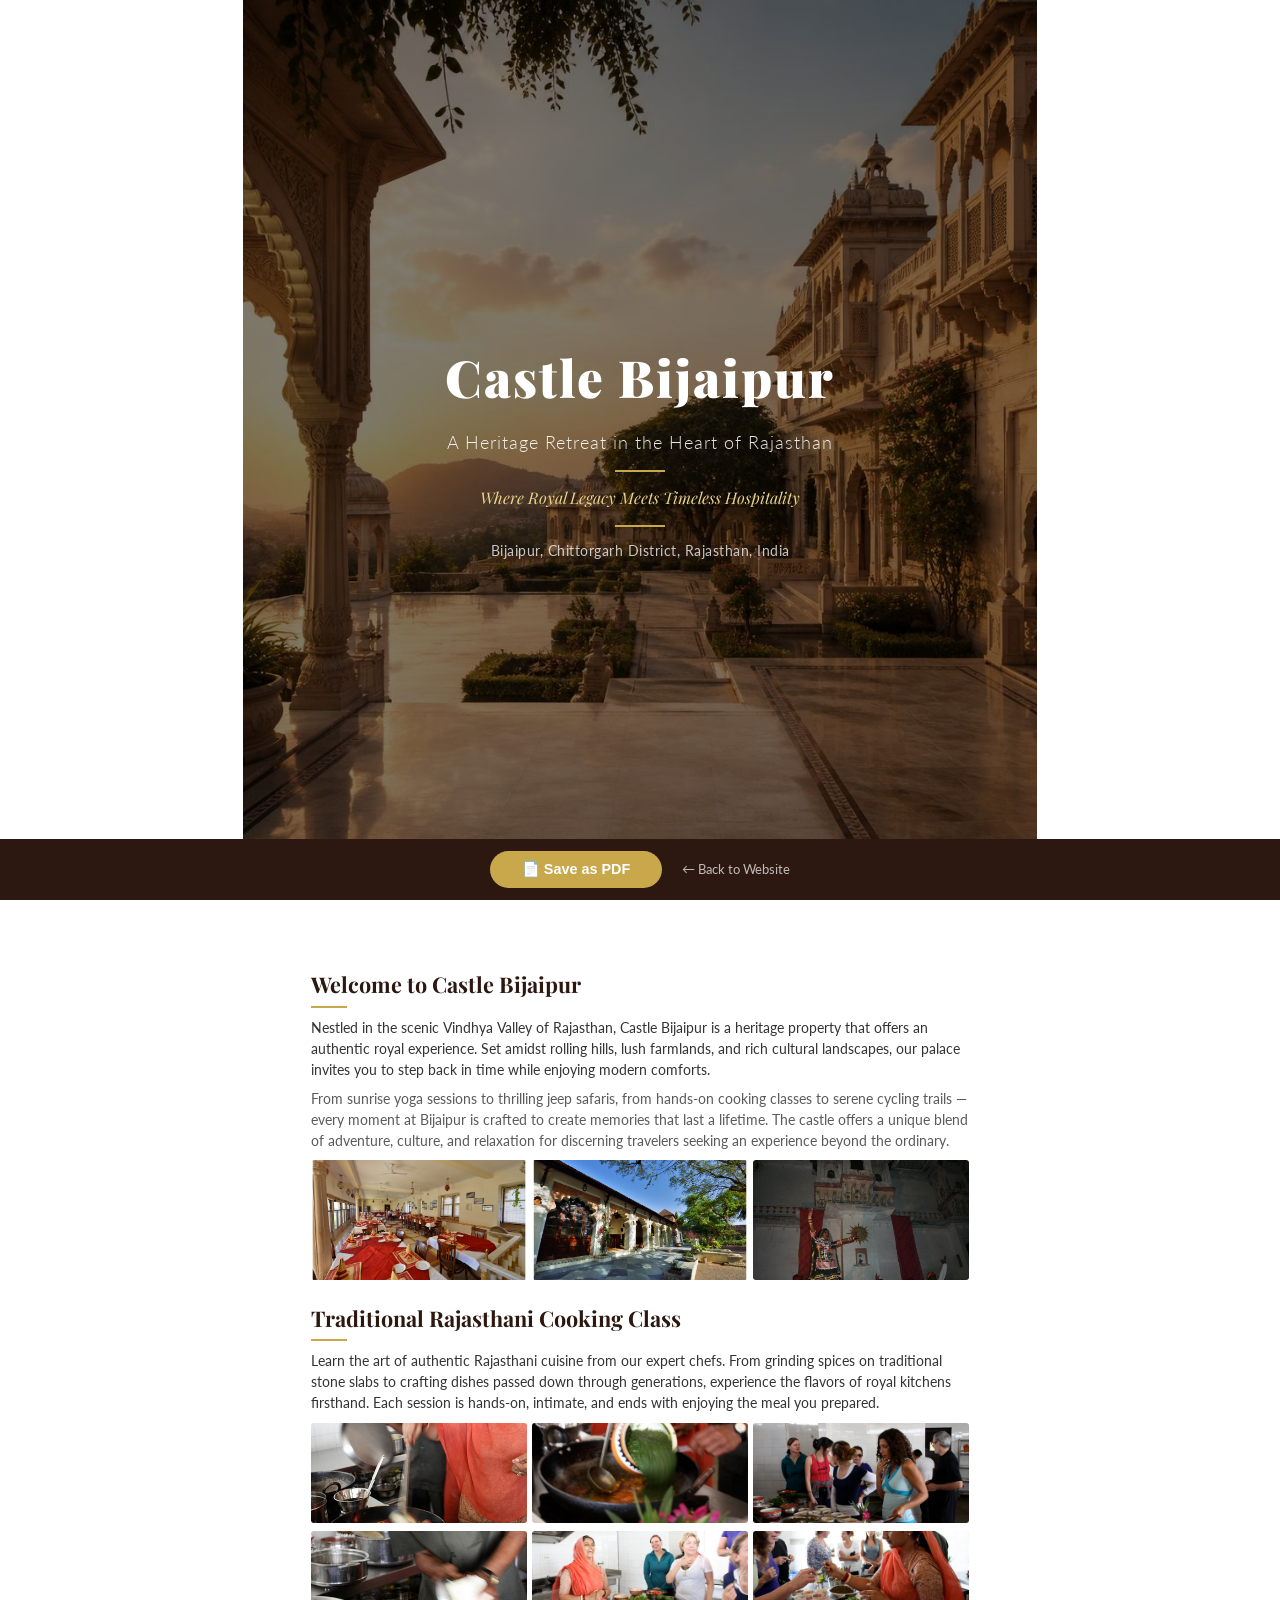
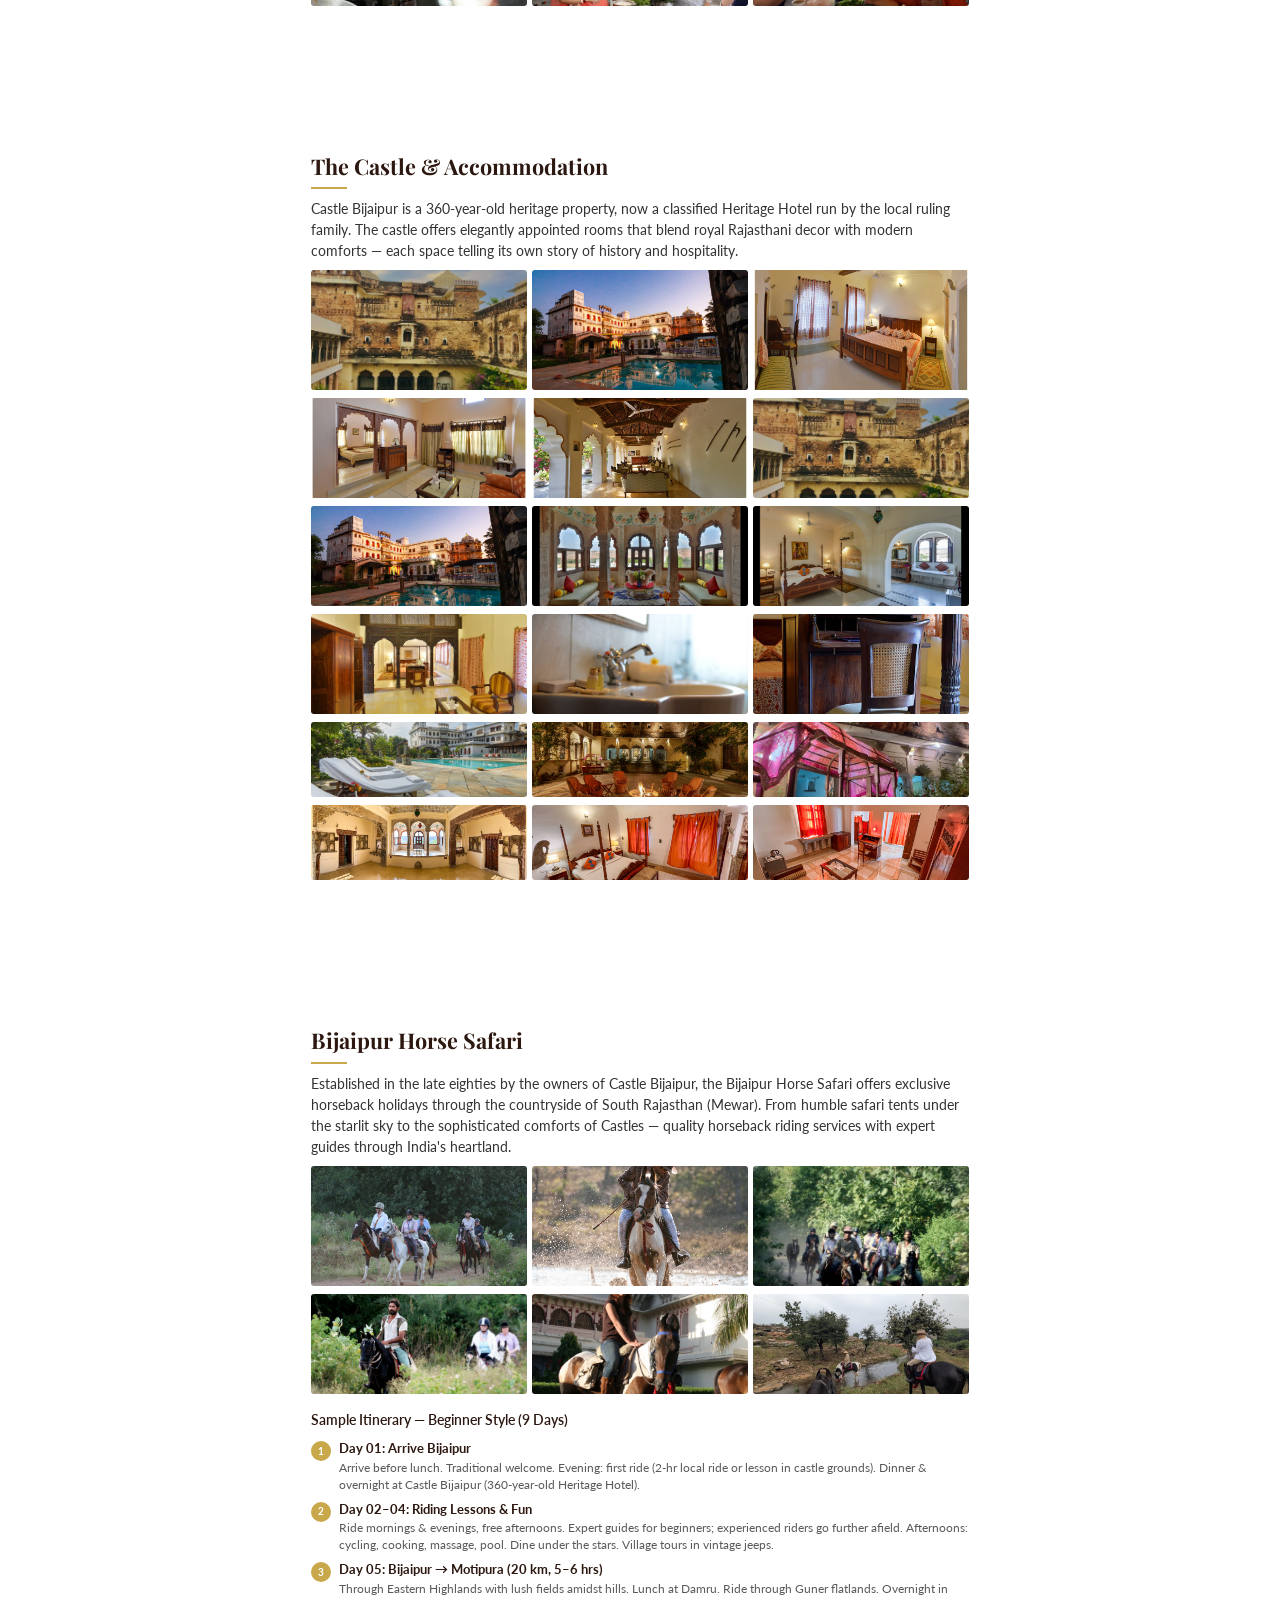
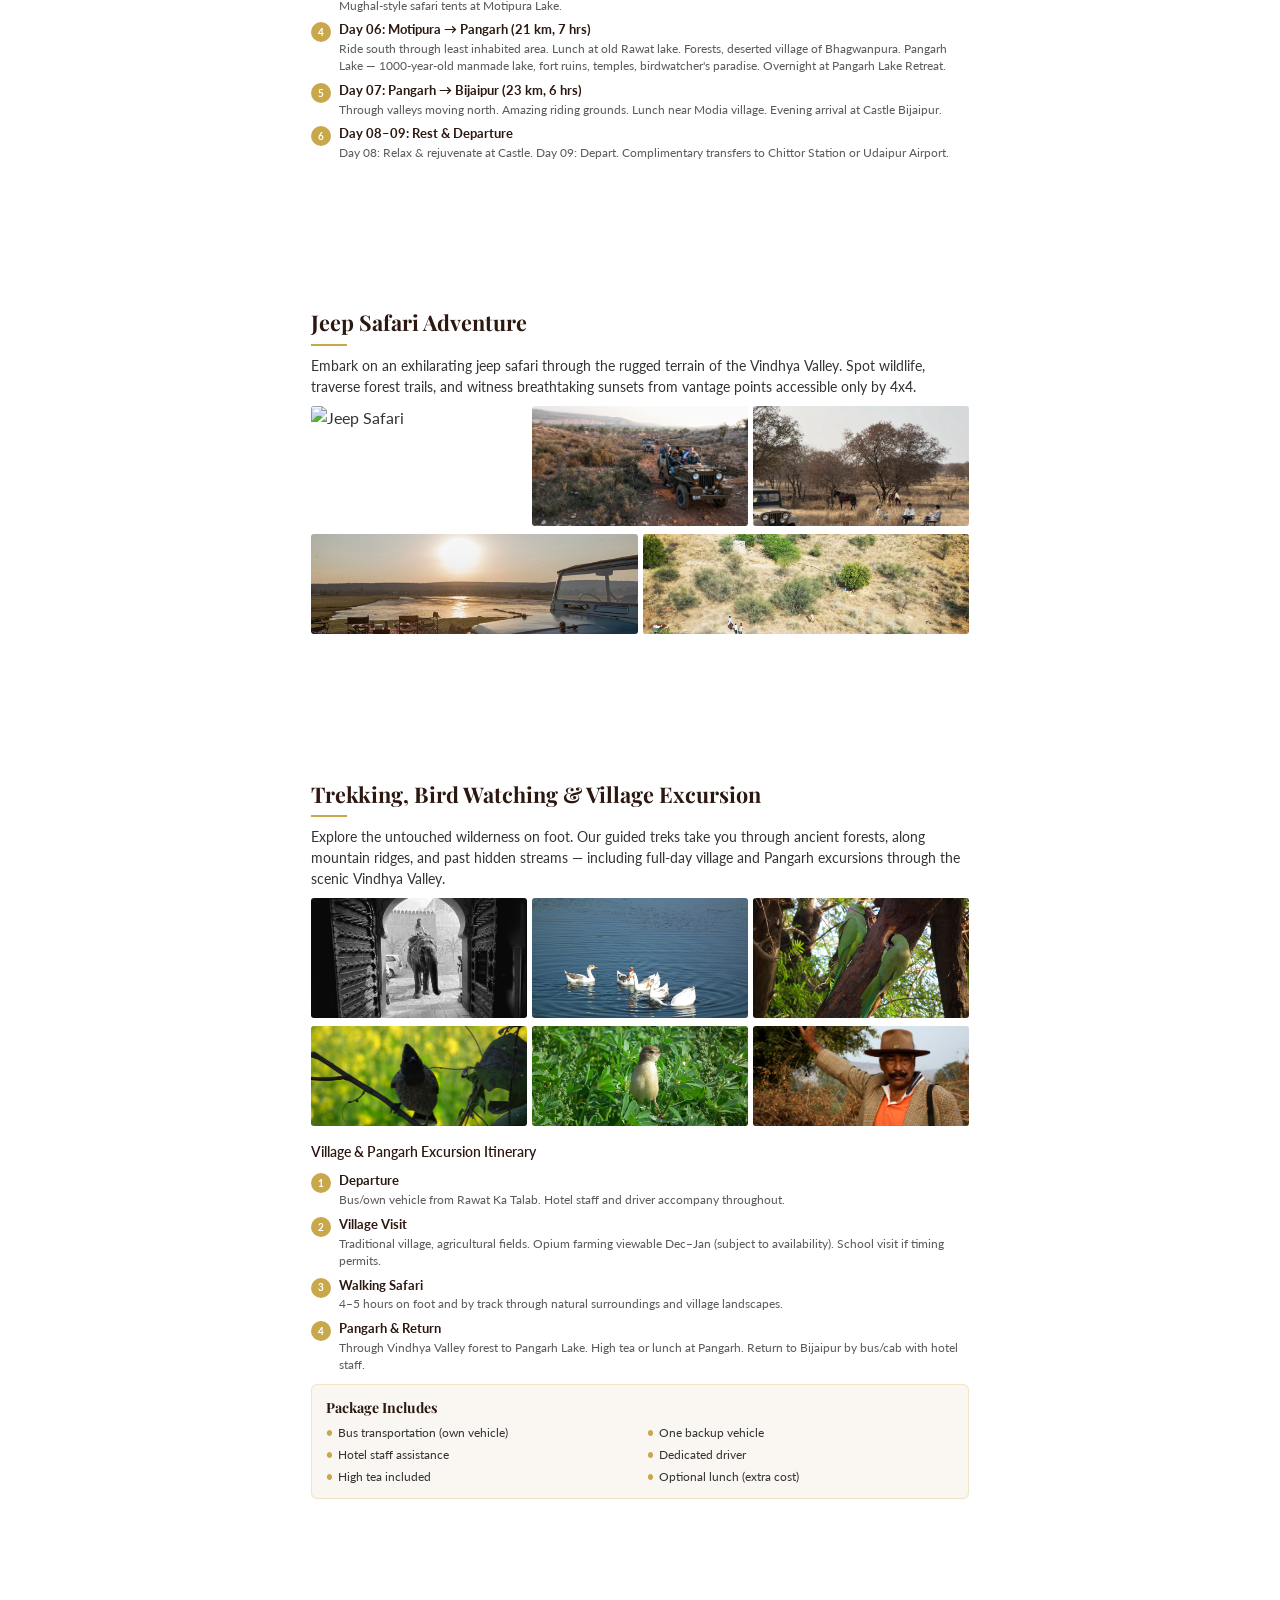
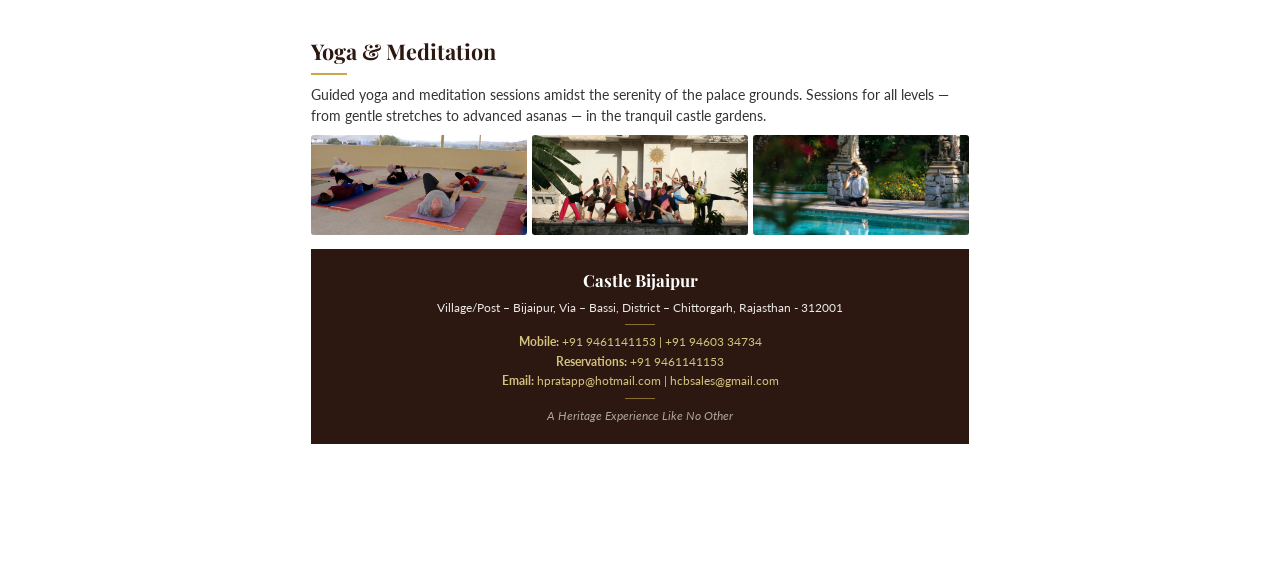
==== commit 8587be0f: "Fix: rename files/folders to remove spaces for web compatibility" ====
--- a/brochure.html
+++ b/brochure.html
@@ -383,7 +383,45 @@
             </div>
         </div>
 
-        <!-- PAGE 3: HORSE SAFARI -->
+        <!-- PAGE: THE CASTLE & ROOMS -->
+        <div class="inner-page">
+            <h2 class="page-title">The Castle &amp; Accommodation</h2>
+            <div class="page-title-bar"></div>
+            <p class="content-text">Castle Bijaipur is a 360-year-old heritage property, now a classified Heritage Hotel run by the local ruling family. The castle offers elegantly appointed rooms that blend royal Rajasthani decor with modern comforts — each space telling its own story of history and hospitality.</p>
+
+            <div class="photos-row photos-3 tall">
+                <img src="Hotel_brochure_photos/1.jpeg" alt="Castle Bijaipur">
+                <img src="Hotel_brochure_photos/2.jpeg" alt="Heritage property">
+                <img src="Hotel_brochure_photos/WhatsApp-Image-2026-07-11-at-8.31.53-PM-(2).jpeg" alt="Palace view">
+            </div>
+            <div class="photos-row photos-3">
+                <img src="Hotel_brochure_photos/WhatsApp-Image-2026-07-11-at-8.31.53-PM-(3).jpeg" alt="Courtyard">
+                <img src="Hotel_brochure_photos/WhatsApp-Image-2026-07-11-at-8.44.05-PM-(2).jpeg" alt="Room interior">
+                <img src="Hotel_brochure_photos/WhatsApp-Image-2026-07-11-at-8.44.05-PM-(3).jpeg" alt="Heritage room">
+            </div>
+            <div class="photos-row photos-3">
+                <img src="Hotel_brochure_photos/WhatsApp-Image-2026-07-11-at-8.44.05-PM-(4).jpeg" alt="Royal suite">
+                <img src="Hotel_brochure_photos/WhatsApp-Image-2026-07-11-at-8.44.05-PM-(6).jpeg" alt="Room amenities">
+                <img src="Hotel_brochure_photos/WhatsApp-Image-2026-07-11-at-8.44.05-PM-(7).jpeg" alt="Bedroom">
+            </div>
+            <div class="photos-row photos-3">
+                <img src="Hotel_brochure_photos/WhatsApp-Image-2026-07-11-at-8.44.05-PM-(8).jpeg" alt="Palace interiors">
+                <img src="Hotel_brochure_photos/WhatsApp-Image-2026-07-11-at-8.44.05-PM-(9).jpeg" alt="Dining area">
+                <img src="Hotel_brochure_photos/WhatsApp-Image-2026-07-11-at-8.44.05-PM-(10).jpeg" alt="Heritage decor">
+            </div>
+            <div class="photos-row photos-3 short">
+                <img src="Hotel_brochure_photos/WhatsApp-Image-2026-07-11-at-8.44.05-PM-(12).jpeg" alt="Castle grounds">
+                <img src="Hotel_brochure_photos/WhatsApp-Image-2026-07-11-at-8.44.06-PM-(3).jpeg" alt="Property view">
+                <img src="Hotel_brochure_photos/WhatsApp-Image-2026-07-11-at-8.44.06-PM-(4).jpeg" alt="Garden area">
+            </div>
+            <div class="photos-row photos-3 short">
+                <img src="Hotel_brochure_photos/WhatsApp-Image-2026-07-11-at-8.44.06-PM-(10).jpeg" alt="Evening ambiance">
+                <img src="Hotel_brochure_photos/WhatsApp-Image-2026-07-11-at-8.44.06-PM-(11).jpeg" alt="Lounge">
+                <img src="Hotel_brochure_photos/WhatsApp-Image-2026-07-11-at-8.44.06-PM-(12).jpeg" alt="Poolside">
+            </div>
+        </div>
+
+        <!-- PAGE: HORSE SAFARI -->
         <div class="inner-page">
             <h2 class="page-title">Bijaipur Horse Safari</h2>
             <div class="page-title-bar"></div>
@@ -467,11 +505,13 @@
             </div>
         </div>
 
-        <!-- PAGE 5: TREKKING/BIRD WATCHING + YOGA -->
+        <!-- PAGE 5: TREKKING/BIRD WATCHING & VILLAGE EXCURSION -->
         <div class="inner-page">
-            <h2 class="page-title">Trekking &amp; Bird Watching</h2>
+            <h2 class="page-title">Trekking, Bird Watching &amp; Village Excursion</h2>
             <div class="page-title-bar"></div>
-            <p class="content-text">Explore the untouched wilderness on foot. Our guided treks take you through ancient forests, along mountain ridges, and past hidden streams. Each trek is tailored to the group's pace, from gentle nature walks to full-day expeditions through the Vindhya hills.</p>
+            <p class="content-text">Explore the untouched wilderness on foot. Our guided treks take you through ancient forests, along mountain ridges, and past hidden streams — including full-day village and Pangarh excursions through the scenic Vindhya Valley.</p>
+
+
 
             <div class="photos-row photos-3 tall">
                 <img src="tracking/654567976_18399055765194319_1196093694909418985_n.jpg" alt="Trekking">
@@ -486,52 +526,34 @@
 
             <div class="section-gap-sm"></div>
 
-            <h2 class="page-title">Yoga &amp; Meditation</h2>
-            <div class="page-title-bar"></div>
-            <p class="content-text">Guided yoga and meditation sessions amidst the serenity of the palace grounds. Sessions for all levels in the tranquil castle gardens.</p>
-
-            <div class="photos-row photos-3">
-                <img src="yoga-meditation/yoga.jpg" alt="Yoga session">
-                <img src="yoga-meditation/Yoga-class-(2).JPG.jpeg" alt="Group yoga">
-                <img src="yoga-meditation/WhatsApp-Image-2026-07-11-at-8.44.05-PM-(17).jpeg" alt="Meditation">
-            </div>
-        </div>
-
-        <!-- PAGE 6: VILLAGE EXCURSION + CONTACT -->
-        <div class="inner-page">
-            <h2 class="page-title">Village &amp; Pangarh Excursion</h2>
-            <div class="page-title-bar"></div>
-            <p class="content-text">A full-day walking safari through traditional Rajasthan — part of our Trekking &amp; Bird Watching experiences.</p>
-
-
-
+            <p class="content-text" style="font-weight:600; color: var(--dark-brown);">Village &amp; Pangarh Excursion Itinerary</p>
             <div class="itinerary">
                 <div class="itinerary-item">
                     <div class="itinerary-num">1</div>
                     <div class="itinerary-text">
                         <h4>Departure</h4>
-                        <p>Bus/own vehicle from Rawat Ka Talab with hotel staff.</p>
+                        <p>Bus/own vehicle from Rawat Ka Talab. Hotel staff and driver accompany throughout.</p>
                     </div>
                 </div>
                 <div class="itinerary-item">
                     <div class="itinerary-num">2</div>
                     <div class="itinerary-text">
                         <h4>Village Visit</h4>
-                        <p>Traditional village, farms. Opium farming viewable Dec–Jan.</p>
+                        <p>Traditional village, agricultural fields. Opium farming viewable Dec–Jan (subject to availability). School visit if timing permits.</p>
                     </div>
                 </div>
                 <div class="itinerary-item">
                     <div class="itinerary-num">3</div>
                     <div class="itinerary-text">
                         <h4>Walking Safari</h4>
-                        <p>4–5 hours on foot through landscapes. School visit if timing permits.</p>
+                        <p>4–5 hours on foot and by track through natural surroundings and village landscapes.</p>
                     </div>
                 </div>
                 <div class="itinerary-item">
                     <div class="itinerary-num">4</div>
                     <div class="itinerary-text">
                         <h4>Pangarh &amp; Return</h4>
-                        <p>Vindhya Valley forest to Pangarh Lake. High tea or lunch. Return to Bijaipur.</p>
+                        <p>Through Vindhya Valley forest to Pangarh Lake. High tea or lunch at Pangarh. Return to Bijaipur by bus/cab with hotel staff.</p>
                     </div>
                 </div>
             </div>
@@ -547,6 +569,19 @@
                     <li>Optional lunch (extra cost)</li>
                 </ul>
             </div>
+        </div>
+
+        <!-- PAGE: YOGA + CONTACT -->
+        <div class="inner-page">
+            <h2 class="page-title">Yoga &amp; Meditation</h2>
+            <div class="page-title-bar"></div>
+            <p class="content-text">Guided yoga and meditation sessions amidst the serenity of the palace grounds. Sessions for all levels — from gentle stretches to advanced asanas — in the tranquil castle gardens.</p>
+
+            <div class="photos-row photos-3">
+                <img src="yoga-meditation/yoga.jpg" alt="Yoga session">
+                <img src="yoga-meditation/Yoga-class-(2).JPG.jpeg" alt="Group yoga">
+                <img src="yoga-meditation/WhatsApp-Image-2026-07-11-at-8.44.05-PM-(17).jpeg" alt="Meditation">
+            </div>
 
             <div class="contact-footer">
                 <h3>Castle Bijaipur</h3>
